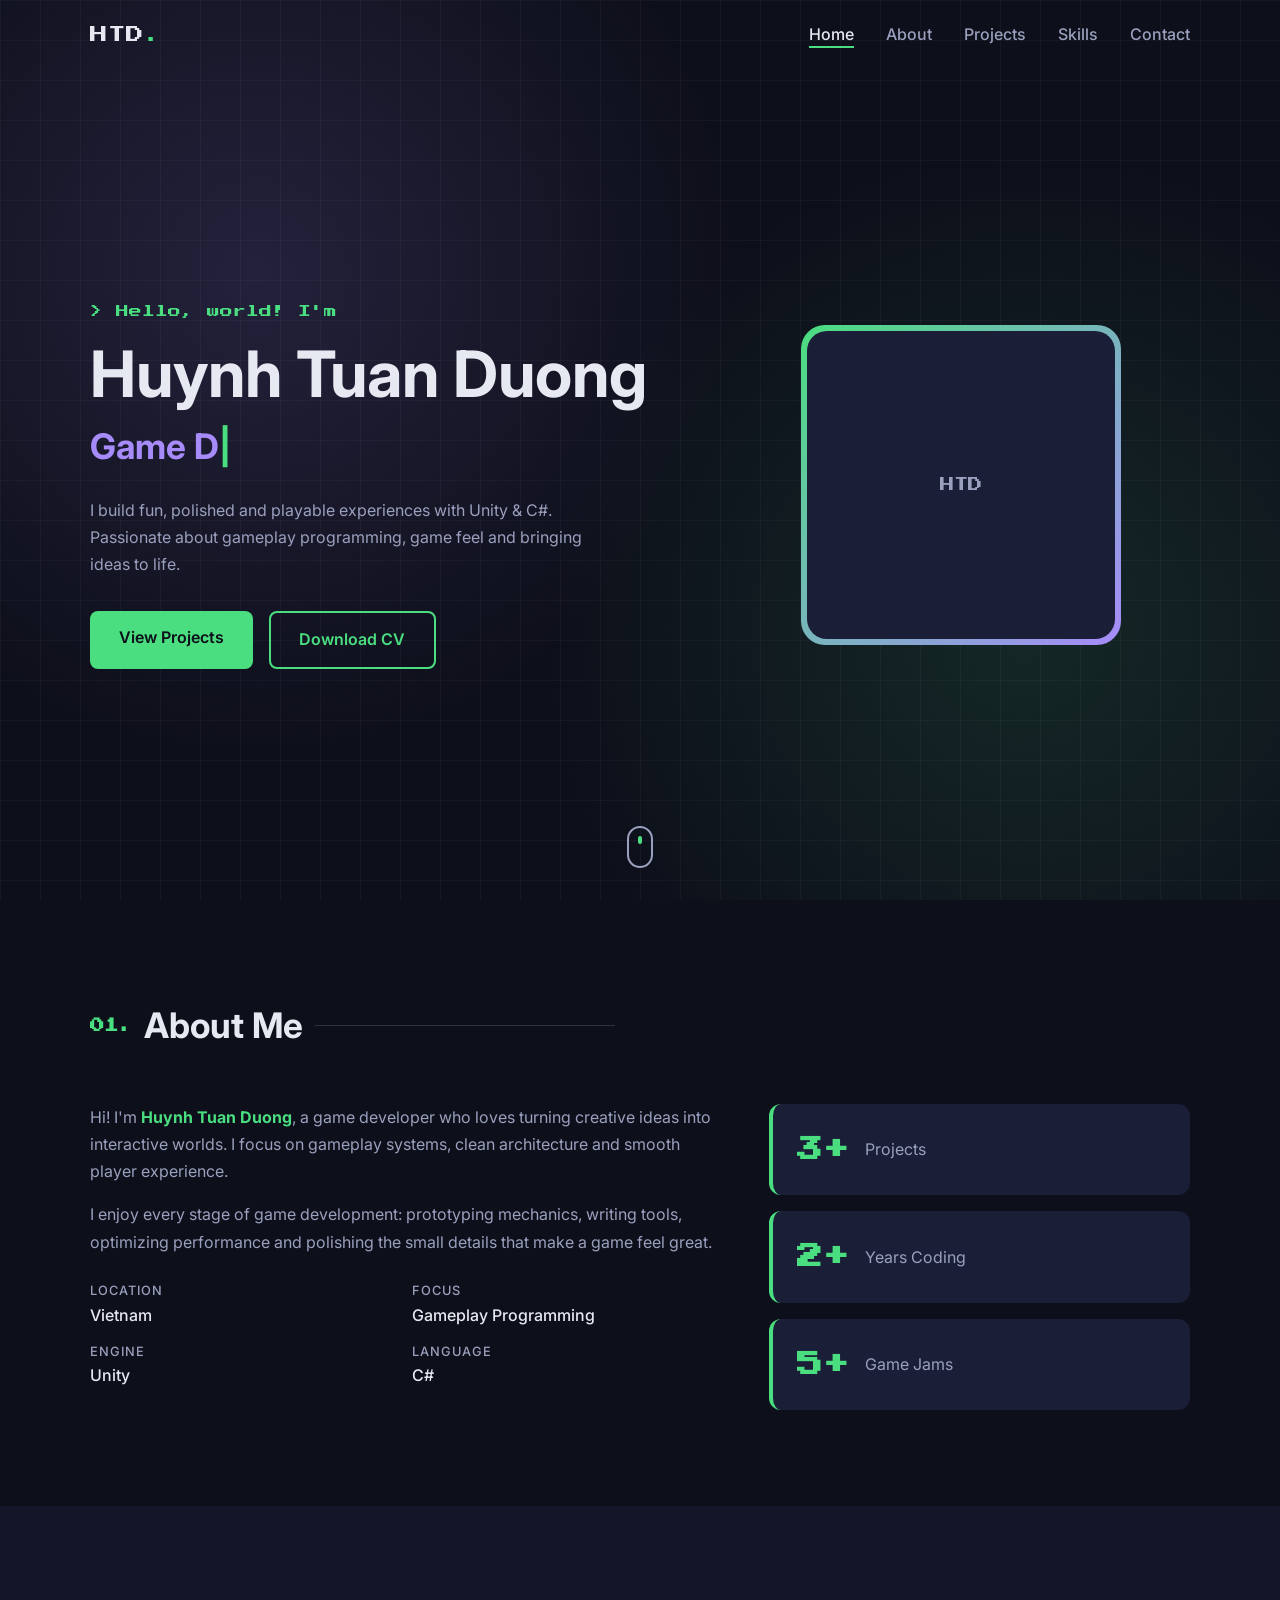
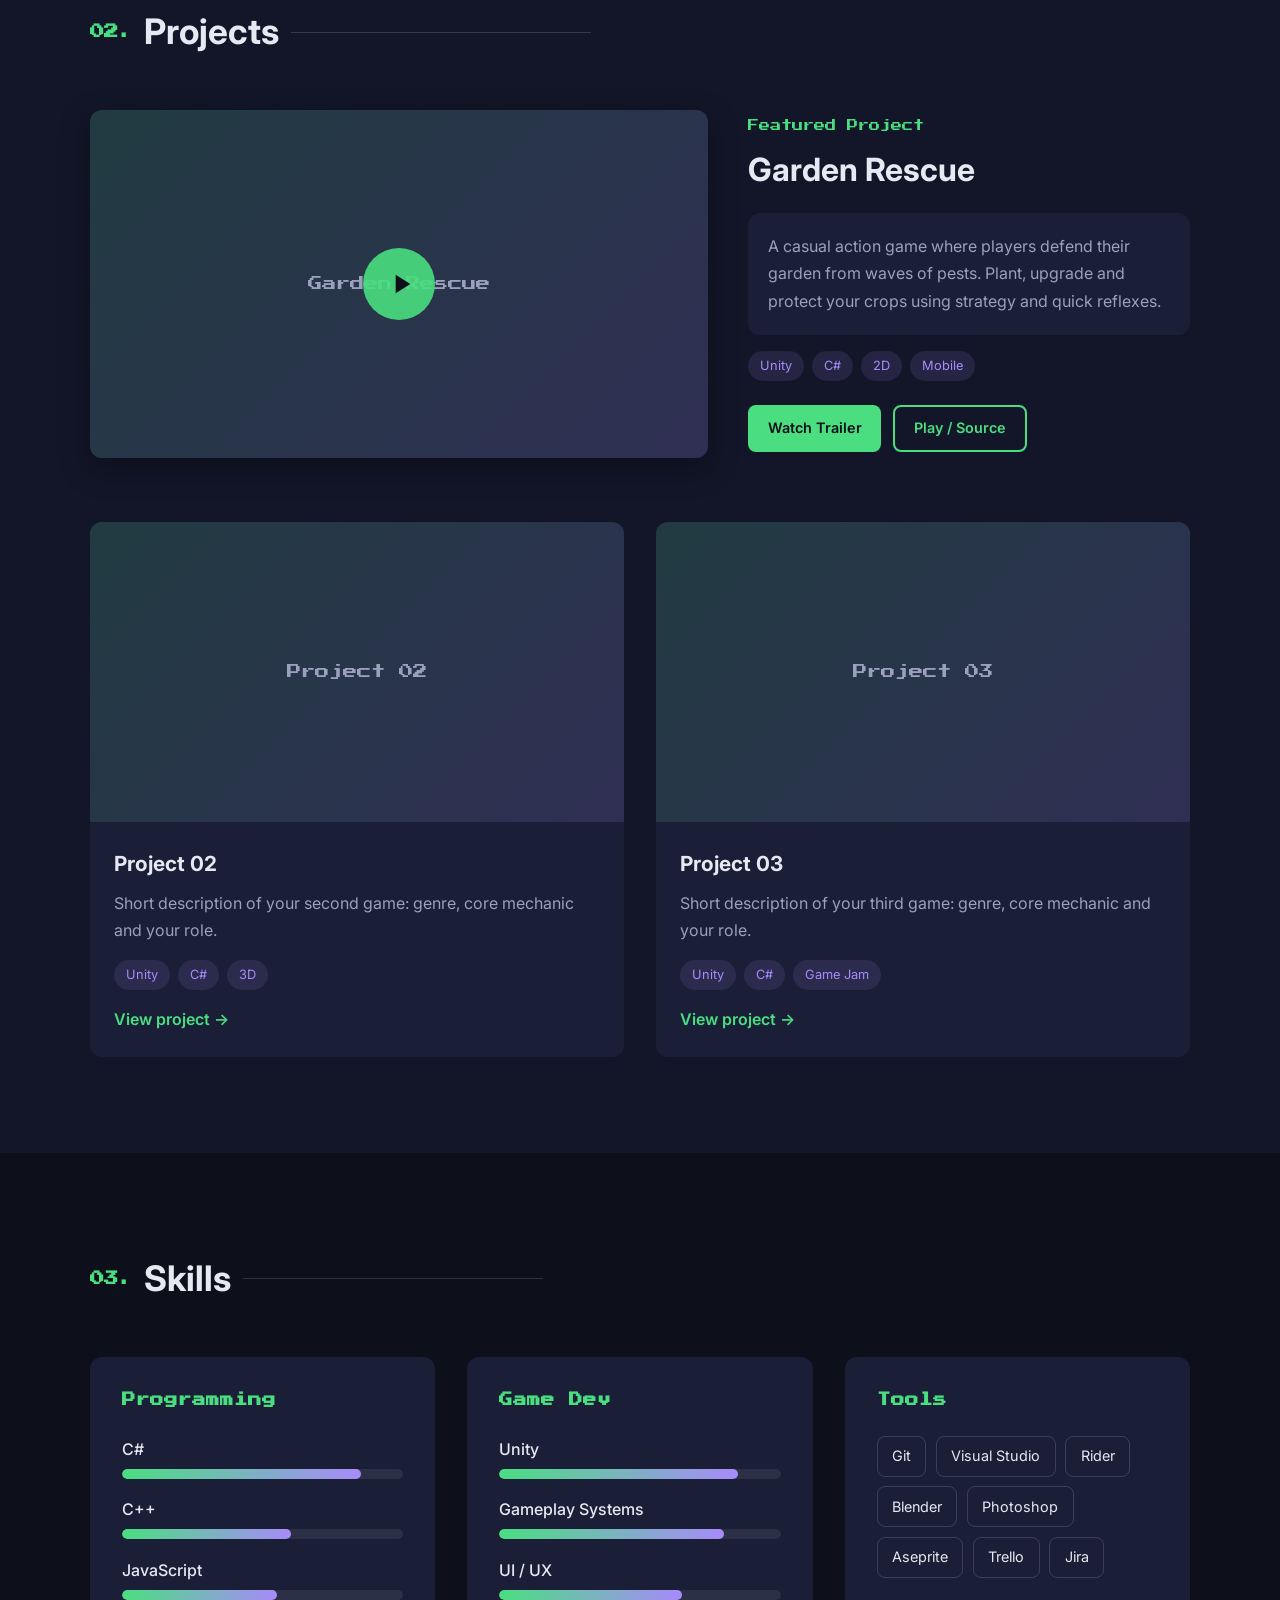
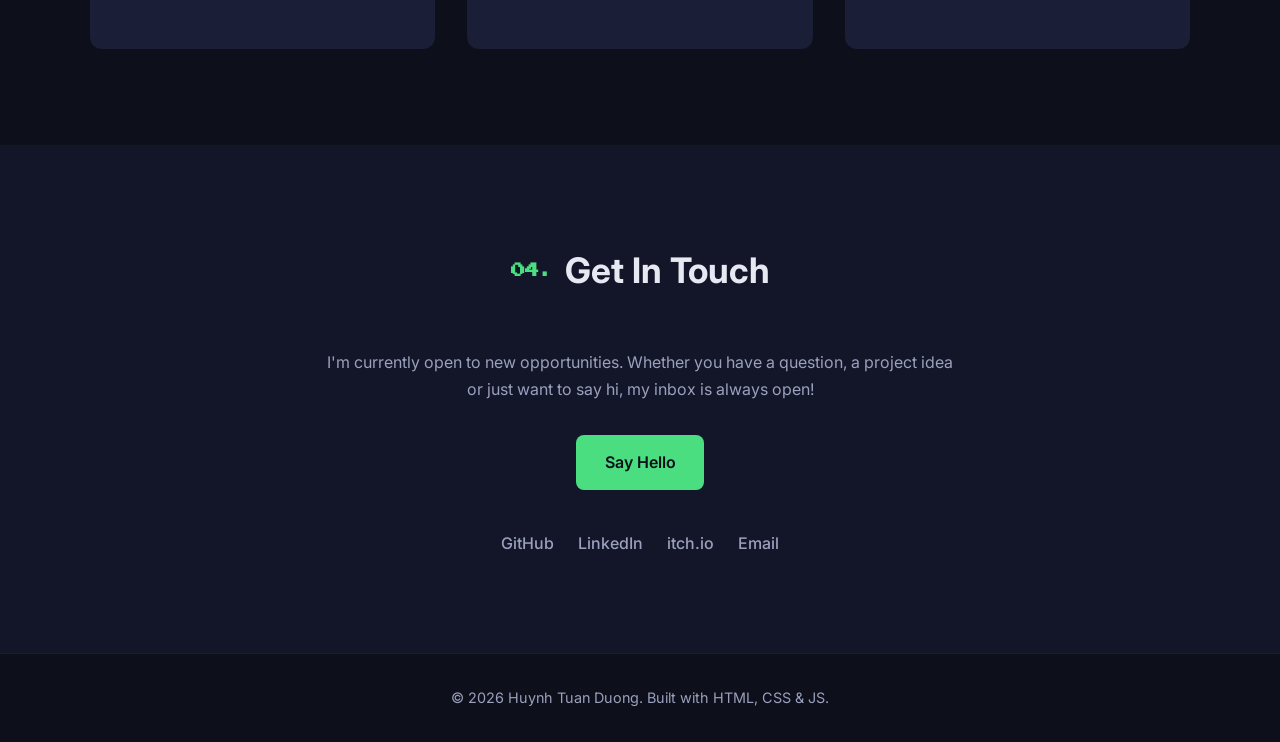
==== game-developer-portfolio/index.html @ 02ccb0d4 "feat: init template" ====
<!DOCTYPE html>
<html lang="en">
<head>
  <meta charset="UTF-8" />
  <meta name="viewport" content="width=device-width, initial-scale=1.0" />
  <title>Huynh Tuan Duong | Game Developer</title>
  <meta name="description" content="Portfolio of Huynh Tuan Duong - Game Developer." />
  <link rel="preconnect" href="https://fonts.googleapis.com" />
  <link rel="preconnect" href="https://fonts.gstatic.com" crossorigin />
  <link href="https://fonts.googleapis.com/css2?family=Press+Start+2P&family=Inter:wght@400;500;600;700&display=swap" rel="stylesheet" />
  <link rel="stylesheet" href="css/style.css" />
</head>
<body>
  <!-- Header / Navigation -->
  <header class="header" id="header">
    <nav class="nav container">
      <a href="#home" class="nav__logo">HTD<span>.</span></a>

      <button class="nav__toggle" id="navToggle" aria-label="Toggle menu" aria-expanded="false">
        <span></span><span></span><span></span>
      </button>

      <ul class="nav__menu" id="navMenu">
        <li><a href="#home" class="nav__link active">Home</a></li>
        <li><a href="#about" class="nav__link">About</a></li>
        <li><a href="#projects" class="nav__link">Projects</a></li>
        <li><a href="#skills" class="nav__link">Skills</a></li>
        <li><a href="#contact" class="nav__link">Contact</a></li>
      </ul>
    </nav>
  </header>

  <main>
    <!-- Hero -->
    <section class="hero" id="home">
      <div class="container hero__inner">
        <div class="hero__text reveal">
          <p class="hero__greeting">&gt; Hello, world! I'm</p>
          <h1 class="hero__name">Huynh Tuan Duong</h1>
          <h2 class="hero__role">
            <span class="typing" id="typing">Game Developer</span><span class="cursor">|</span>
          </h2>
          <p class="hero__desc">
            I build fun, polished and playable experiences with Unity &amp; C#.
            Passionate about gameplay programming, game feel and bringing ideas to life.
          </p>
          <div class="hero__actions">
            <a href="#projects" class="btn btn--primary">View Projects</a>
            <a href="assets/cv/Huynh-Tuan-Duong-CV.pdf" class="btn btn--outline" download>Download CV</a>
          </div>
        </div>

        <div class="hero__image reveal">
          <div class="avatar">
            <img src="assets/images/profile.jpg" alt="Huynh Tuan Duong" data-fallback="HTD" />
          </div>
        </div>
      </div>
      <a href="#about" class="scroll-down" aria-label="Scroll down"><span></span></a>
    </section>

    <!-- About -->
    <section class="section" id="about">
      <div class="container">
        <h2 class="section__title reveal"><span>01.</span> About Me</h2>
        <div class="about reveal">
          <div class="about__text">
            <p>
              Hi! I'm <strong>Huynh Tuan Duong</strong>, a game developer who loves turning
              creative ideas into interactive worlds. I focus on gameplay systems, clean
              architecture and smooth player experience.
            </p>
            <p>
              I enjoy every stage of game development: prototyping mechanics, writing tools,
              optimizing performance and polishing the small details that make a game feel great.
            </p>
            <ul class="about__facts">
              <li><span>Location</span> Vietnam</li>
              <li><span>Focus</span> Gameplay Programming</li>
              <li><span>Engine</span> Unity</li>
              <li><span>Language</span> C#</li>
            </ul>
          </div>
          <div class="about__stats">
            <div class="stat"><strong data-count="3">0</strong><span>Projects</span></div>
            <div class="stat"><strong data-count="2">0</strong><span>Years Coding</span></div>
            <div class="stat"><strong data-count="5">0</strong><span>Game Jams</span></div>
          </div>
        </div>
      </div>
    </section>

    <!-- Projects -->
    <section class="section section--alt" id="projects">
      <div class="container">
        <h2 class="section__title reveal"><span>02.</span> Projects</h2>

        <!-- Featured project -->
        <article class="featured reveal">
          <div class="featured__media">
            <img src="assets/images/garden-rescue.jpg" alt="Garden Rescue screenshot" data-fallback="Garden Rescue" />
            <button class="play-btn" data-video="assets/videos/garden-rescue.mp4" aria-label="Play trailer">
              <svg viewBox="0 0 24 24"><path d="M8 5v14l11-7z" /></svg>
            </button>
          </div>
          <div class="featured__info">
            <p class="featured__label">Featured Project</p>
            <h3 class="featured__title">Garden Rescue</h3>
            <p class="featured__desc">
              A casual action game where players defend their garden from waves of pests.
              Plant, upgrade and protect your crops using strategy and quick reflexes.
            </p>
            <ul class="tags">
              <li>Unity</li><li>C#</li><li>2D</li><li>Mobile</li>
            </ul>
            <div class="featured__links">
              <button class="btn btn--primary btn--sm" data-video="assets/videos/garden-rescue.mp4">Watch Trailer</button>
              <a href="#" class="btn btn--outline btn--sm" target="_blank" rel="noopener">Play / Source</a>
            </div>
          </div>
        </article>

        <!-- Other projects -->
        <div class="projects">
          <article class="card reveal">
            <div class="card__media">
              <img src="assets/images/project-02.jpg" alt="Project 02 screenshot" data-fallback="Project 02" />
            </div>
            <div class="card__body">
              <h3 class="card__title">Project 02</h3>
              <p class="card__desc">Short description of your second game: genre, core mechanic and your role.</p>
              <ul class="tags"><li>Unity</li><li>C#</li><li>3D</li></ul>
              <a href="#" class="card__link" target="_blank" rel="noopener">View project &rarr;</a>
            </div>
          </article>

          <article class="card reveal">
            <div class="card__media">
              <img src="assets/images/project-03.jpg" alt="Project 03 screenshot" data-fallback="Project 03" />
            </div>
            <div class="card__body">
              <h3 class="card__title">Project 03</h3>
              <p class="card__desc">Short description of your third game: genre, core mechanic and your role.</p>
              <ul class="tags"><li>Unity</li><li>C#</li><li>Game Jam</li></ul>
              <a href="#" class="card__link" target="_blank" rel="noopener">View project &rarr;</a>
            </div>
          </article>
        </div>
      </div>
    </section>

    <!-- Skills -->
    <section class="section" id="skills">
      <div class="container">
        <h2 class="section__title reveal"><span>03.</span> Skills</h2>
        <div class="skills">
          <div class="skill-group reveal">
            <h3>Programming</h3>
            <div class="skill"><span>C#</span><div class="bar"><div class="bar__fill" data-level="85"></div></div></div>
            <div class="skill"><span>C++</span><div class="bar"><div class="bar__fill" data-level="60"></div></div></div>
            <div class="skill"><span>JavaScript</span><div class="bar"><div class="bar__fill" data-level="55"></div></div></div>
          </div>
          <div class="skill-group reveal">
            <h3>Game Dev</h3>
            <div class="skill"><span>Unity</span><div class="bar"><div class="bar__fill" data-level="85"></div></div></div>
            <div class="skill"><span>Gameplay Systems</span><div class="bar"><div class="bar__fill" data-level="80"></div></div></div>
            <div class="skill"><span>UI / UX</span><div class="bar"><div class="bar__fill" data-level="65"></div></div></div>
          </div>
          <div class="skill-group reveal">
            <h3>Tools</h3>
            <ul class="tools">
              <li>Git</li><li>Visual Studio</li><li>Rider</li><li>Blender</li>
              <li>Photoshop</li><li>Aseprite</li><li>Trello</li><li>Jira</li>
            </ul>
          </div>
        </div>
      </div>
    </section>

    <!-- Contact -->
    <section class="section section--alt" id="contact">
      <div class="container contact reveal">
        <h2 class="section__title section__title--center"><span>04.</span> Get In Touch</h2>
        <p class="contact__text">
          I'm currently open to new opportunities. Whether you have a question, a project idea
          or just want to say hi, my inbox is always open!
        </p>
        <a href="mailto:your.email@example.com" class="btn btn--primary">Say Hello</a>
        <ul class="socials">
          <li><a href="https://github.com/" target="_blank" rel="noopener">GitHub</a></li>
          <li><a href="https://www.linkedin.com/" target="_blank" rel="noopener">LinkedIn</a></li>
          <li><a href="https://itch.io/" target="_blank" rel="noopener">itch.io</a></li>
          <li><a href="mailto:your.email@example.com">Email</a></li>
        </ul>
      </div>
    </section>
  </main>

  <footer class="footer">
    <p>&copy; <span id="year"></span> Huynh Tuan Duong. Built with HTML, CSS &amp; JS.</p>
  </footer>

  <!-- Video modal -->
  <div class="modal" id="videoModal" aria-hidden="true">
    <div class="modal__backdrop" data-close></div>
    <div class="modal__content">
      <button class="modal__close" data-close aria-label="Close">&times;</button>
      <video id="modalVideo" controls playsinline></video>
    </div>
  </div>

  <script src="js/main.js"></script>
</body>
</html>
---- game-developer-portfolio/css/style.css ----
/* ========== Variables ========== */
:root {
  --bg: #0d0f1a;
  --bg-alt: #131628;
  --surface: #1a1e36;
  --text: #e6e8f2;
  --text-muted: #9aa0bd;
  --primary: #4ade80;
  --primary-dark: #22c55e;
  --accent: #a78bfa;
  --radius: 12px;
  --shadow: 0 10px 30px rgba(0, 0, 0, 0.35);
  --font-pixel: "Press Start 2P", monospace;
  --font-body: "Inter", system-ui, sans-serif;
  --header-h: 70px;
}

/* ========== Reset ========== */
*,
*::before,
*::after {
  margin: 0;
  padding: 0;
  box-sizing: border-box;
}

html {
  scroll-behavior: smooth;
  scroll-padding-top: var(--header-h);
}

body {
  font-family: var(--font-body);
  background: var(--bg);
  color: var(--text);
  line-height: 1.7;
  overflow-x: hidden;
}

img,
video {
  display: block;
  max-width: 100%;
}

a {
  color: inherit;
  text-decoration: none;
}

ul {
  list-style: none;
}

button {
  font: inherit;
  cursor: pointer;
  border: none;
  background: none;
  color: inherit;
}

.container {
  width: min(1100px, 90%);
  margin: 0 auto;
}

/* ========== Buttons ========== */
.btn {
  display: inline-block;
  padding: 0.85rem 1.8rem;
  border-radius: 8px;
  font-weight: 600;
  transition: transform 0.2s, box-shadow 0.2s, background 0.2s, color 0.2s;
}

.btn--primary {
  background: var(--primary);
  color: var(--bg);
}

.btn--primary:hover {
  background: var(--primary-dark);
  transform: translateY(-3px);
  box-shadow: 0 8px 20px rgba(74, 222, 128, 0.3);
}

.btn--outline {
  border: 2px solid var(--primary);
  color: var(--primary);
}

.btn--outline:hover {
  background: rgba(74, 222, 128, 0.1);
  transform: translateY(-3px);
}

.btn--sm {
  padding: 0.6rem 1.2rem;
  font-size: 0.9rem;
}

/* ========== Header ========== */
.header {
  position: fixed;
  inset: 0 0 auto 0;
  height: var(--header-h);
  z-index: 100;
  transition: background 0.3s, box-shadow 0.3s;
}

.header.scrolled {
  background: rgba(13, 15, 26, 0.85);
  backdrop-filter: blur(10px);
  box-shadow: 0 2px 20px rgba(0, 0, 0, 0.4);
}

.nav {
  height: 100%;
  display: flex;
  align-items: center;
  justify-content: space-between;
}

.nav__logo {
  font-family: var(--font-pixel);
  font-size: 1.1rem;
  color: var(--text);
}

.nav__logo span {
  color: var(--primary);
}

.nav__menu {
  display: flex;
  gap: 2rem;
}

.nav__link {
  position: relative;
  font-weight: 500;
  color: var(--text-muted);
  transition: color 0.2s;
}

.nav__link::after {
  content: "";
  position: absolute;
  left: 0;
  bottom: -4px;
  width: 0;
  height: 2px;
  background: var(--primary);
  transition: width 0.25s;
}

.nav__link:hover,
.nav__link.active {
  color: var(--text);
}

.nav__link:hover::after,
.nav__link.active::after {
  width: 100%;
}

.nav__toggle {
  display: none;
  flex-direction: column;
  gap: 5px;
  z-index: 110;
}

.nav__toggle span {
  width: 26px;
  height: 3px;
  background: var(--text);
  border-radius: 2px;
  transition: transform 0.3s, opacity 0.3s;
}

.nav__toggle.open span:nth-child(1) { transform: translateY(8px) rotate(45deg); }
.nav__toggle.open span:nth-child(2) { opacity: 0; }
.nav__toggle.open span:nth-child(3) { transform: translateY(-8px) rotate(-45deg); }

/* ========== Hero ========== */
.hero {
  position: relative;
  min-height: 100vh;
  display: flex;
  align-items: center;
  padding-top: var(--header-h);
  background:
    radial-gradient(circle at 20% 30%, rgba(167, 139, 250, 0.15), transparent 40%),
    radial-gradient(circle at 80% 70%, rgba(74, 222, 128, 0.12), transparent 40%),
    var(--bg);
}

.hero::before {
  content: "";
  position: absolute;
  inset: 0;
  background-image:
    linear-gradient(rgba(255, 255, 255, 0.03) 1px, transparent 1px),
    linear-gradient(90deg, rgba(255, 255, 255, 0.03) 1px, transparent 1px);
  background-size: 40px 40px;
  pointer-events: none;
}

.hero__inner {
  position: relative;
  display: grid;
  grid-template-columns: 1.3fr 1fr;
  gap: 3rem;
  align-items: center;
}

.hero__greeting {
  font-family: var(--font-pixel);
  font-size: 0.8rem;
  color: var(--primary);
  margin-bottom: 1rem;
}

.hero__name {
  font-size: clamp(2.4rem, 6vw, 4rem);
  line-height: 1.1;
  font-weight: 700;
}

.hero__role {
  font-size: clamp(1.4rem, 3.5vw, 2.2rem);
  color: var(--accent);
  margin: 0.5rem 0 1.25rem;
  min-height: 1.5em;
}

.cursor {
  color: var(--primary);
  animation: blink 0.9s step-end infinite;
}

@keyframes blink {
  50% { opacity: 0; }
}

.hero__desc {
  color: var(--text-muted);
  max-width: 520px;
  margin-bottom: 2rem;
}

.hero__actions {
  display: flex;
  flex-wrap: wrap;
  gap: 1rem;
}

.hero__image {
  display: flex;
  justify-content: center;
}

.avatar {
  position: relative;
  width: min(320px, 70vw);
  aspect-ratio: 1;
  border-radius: 24px;
  padding: 6px;
  background: linear-gradient(135deg, var(--primary), var(--accent));
  animation: float 5s ease-in-out infinite;
}

.avatar img,
.avatar .img-fallback {
  width: 100%;
  height: 100%;
  object-fit: cover;
  border-radius: 20px;
  background: var(--surface);
}

@keyframes float {
  0%, 100% { transform: translateY(0); }
  50% { transform: translateY(-15px); }
}

.scroll-down {
  position: absolute;
  left: 50%;
  bottom: 2rem;
  transform: translateX(-50%);
  width: 26px;
  height: 42px;
  border: 2px solid var(--text-muted);
  border-radius: 14px;
}

.scroll-down span {
  position: absolute;
  top: 8px;
  left: 50%;
  width: 4px;
  height: 8px;
  margin-left: -2px;
  background: var(--primary);
  border-radius: 2px;
  animation: scroll 1.6s infinite;
}

@keyframes scroll {
  0% { opacity: 1; transform: translateY(0); }
  100% { opacity: 0; transform: translateY(14px); }
}

/* ========== Sections ========== */
.section {
  padding: 6rem 0;
}

.section--alt {
  background: var(--bg-alt);
}

.section__title {
  display: flex;
  align-items: center;
  gap: 0.75rem;
  font-size: clamp(1.6rem, 3vw, 2.2rem);
  margin-bottom: 3rem;
}

.section__title span {
  font-family: var(--font-pixel);
  font-size: 0.9rem;
  color: var(--primary);
}

.section__title::after {
  content: "";
  flex: 1;
  max-width: 300px;
  height: 1px;
  background: rgba(255, 255, 255, 0.15);
}

.section__title--center {
  justify-content: center;
}

.section__title--center::after {
  display: none;
}

/* ========== About ========== */
.about {
  display: grid;
  grid-template-columns: 1.5fr 1fr;
  gap: 3rem;
  align-items: start;
}

.about__text p {
  color: var(--text-muted);
  margin-bottom: 1rem;
}

.about__text strong {
  color: var(--primary);
}

.about__facts {
  display: grid;
  grid-template-columns: repeat(2, 1fr);
  gap: 0.75rem;
  margin-top: 1.5rem;
}

.about__facts li {
  display: flex;
  flex-direction: column;
  font-weight: 500;
}

.about__facts span {
  font-size: 0.8rem;
  color: var(--text-muted);
  text-transform: uppercase;
  letter-spacing: 1px;
}

.about__stats {
  display: grid;
  gap: 1rem;
}

.stat {
  padding: 1.5rem;
  background: var(--surface);
  border-radius: var(--radius);
  border-left: 4px solid var(--primary);
  display: flex;
  align-items: center;
  gap: 1rem;
}

.stat strong {
  font-family: var(--font-pixel);
  font-size: 1.6rem;
  color: var(--primary);
}

.stat span {
  color: var(--text-muted);
}

/* ========== Projects ========== */
.featured {
  display: grid;
  grid-template-columns: 1.4fr 1fr;
  gap: 2.5rem;
  align-items: center;
  margin-bottom: 4rem;
}

.featured__media,
.card__media {
  position: relative;
  overflow: hidden;
  border-radius: var(--radius);
  box-shadow: var(--shadow);
  aspect-ratio: 16 / 9;
  background: var(--surface);
}

.featured__media img,
.card__media img,
.featured__media .img-fallback,
.card__media .img-fallback {
  width: 100%;
  height: 100%;
  object-fit: cover;
  transition: transform 0.4s;
}

.featured__media:hover img,
.card:hover .card__media img {
  transform: scale(1.05);
}

.play-btn {
  position: absolute;
  top: 50%;
  left: 50%;
  width: 72px;
  height: 72px;
  transform: translate(-50%, -50%);
  border-radius: 50%;
  background: rgba(74, 222, 128, 0.9);
  display: grid;
  place-items: center;
  transition: transform 0.2s, box-shadow 0.2s;
}

.play-btn svg {
  width: 32px;
  fill: var(--bg);
  margin-left: 4px;
}

.play-btn:hover {
  transform: translate(-50%, -50%) scale(1.1);
  box-shadow: 0 0 0 12px rgba(74, 222, 128, 0.2);
}

.featured__label {
  font-family: var(--font-pixel);
  font-size: 0.7rem;
  color: var(--primary);
  margin-bottom: 0.5rem;
}

.featured__title {
  font-size: 2rem;
  margin-bottom: 1rem;
}

.featured__desc {
  padding: 1.25rem;
  background: var(--surface);
  border-radius: var(--radius);
  color: var(--text-muted);
  margin-bottom: 1rem;
}

.featured__links {
  display: flex;
  flex-wrap: wrap;
  gap: 0.75rem;
  margin-top: 1.5rem;
}

.tags {
  display: flex;
  flex-wrap: wrap;
  gap: 0.5rem;
}

.tags li {
  padding: 0.25rem 0.75rem;
  font-size: 0.8rem;
  color: var(--accent);
  background: rgba(167, 139, 250, 0.12);
  border-radius: 999px;
}

.projects {
  display: grid;
  grid-template-columns: repeat(auto-fit, minmax(300px, 1fr));
  gap: 2rem;
}

.card {
  background: var(--surface);
  border-radius: var(--radius);
  overflow: hidden;
  transition: transform 0.3s, box-shadow 0.3s;
}

.card:hover {
  transform: translateY(-8px);
  box-shadow: var(--shadow);
}

.card__media {
  border-radius: 0;
  box-shadow: none;
}

.card__body {
  padding: 1.5rem;
}

.card__title {
  font-size: 1.3rem;
  margin-bottom: 0.5rem;
}

.card__desc {
  color: var(--text-muted);
  margin-bottom: 1rem;
}

.card__link {
  display: inline-block;
  margin-top: 1rem;
  color: var(--primary);
  font-weight: 600;
}

.card__link:hover {
  text-decoration: underline;
}

/* Image fallback (shown when an image file is missing) */
.img-fallback {
  display: grid;
  place-items: center;
  font-family: var(--font-pixel);
  font-size: 0.9rem;
  text-align: center;
  padding: 1rem;
  color: var(--text-muted);
  background:
    linear-gradient(135deg, rgba(74, 222, 128, 0.15), rgba(167, 139, 250, 0.15)),
    var(--surface);
}

/* ========== Skills ========== */
.skills {
  display: grid;
  grid-template-columns: repeat(auto-fit, minmax(280px, 1fr));
  gap: 2rem;
}

.skill-group {
  padding: 2rem;
  background: var(--surface);
  border-radius: var(--radius);
}

.skill-group h3 {
  font-family: var(--font-pixel);
  font-size: 0.85rem;
  color: var(--primary);
  margin-bottom: 1.5rem;
}

.skill {
  margin-bottom: 1.1rem;
}

.skill span {
  display: block;
  font-weight: 500;
  margin-bottom: 0.35rem;
}

.bar {
  height: 10px;
  background: rgba(255, 255, 255, 0.08);
  border-radius: 999px;
  overflow: hidden;
}

.bar__fill {
  width: 0;
  height: 100%;
  background: linear-gradient(90deg, var(--primary), var(--accent));
  border-radius: inherit;
  transition: width 1.2s ease;
}

.tools {
  display: flex;
  flex-wrap: wrap;
  gap: 0.6rem;
}

.tools li {
  padding: 0.45rem 0.9rem;
  border: 1px solid rgba(255, 255, 255, 0.15);
  border-radius: 8px;
  font-size: 0.9rem;
  transition: border-color 0.2s, color 0.2s;
}

.tools li:hover {
  border-color: var(--primary);
  color: var(--primary);
}

/* ========== Contact ========== */
.contact {
  text-align: center;
  max-width: 640px;
}

.contact__text {
  color: var(--text-muted);
  margin-bottom: 2rem;
}

.socials {
  display: flex;
  justify-content: center;
  flex-wrap: wrap;
  gap: 1.5rem;
  margin-top: 2.5rem;
}

.socials a {
  color: var(--text-muted);
  font-weight: 500;
  transition: color 0.2s;
}

.socials a:hover {
  color: var(--primary);
}

/* ========== Footer ========== */
.footer {
  padding: 2rem 0;
  text-align: center;
  font-size: 0.9rem;
  color: var(--text-muted);
  border-top: 1px solid rgba(255, 255, 255, 0.06);
}

/* ========== Modal ========== */
.modal {
  position: fixed;
  inset: 0;
  z-index: 200;
  display: grid;
  place-items: center;
  opacity: 0;
  visibility: hidden;
  transition: opacity 0.3s, visibility 0.3s;
}

.modal.open {
  opacity: 1;
  visibility: visible;
}

.modal__backdrop {
  position: absolute;
  inset: 0;
  background: rgba(0, 0, 0, 0.85);
}

.modal__content {
  position: relative;
  width: min(960px, 92vw);
}

.modal__content video {
  width: 100%;
  border-radius: var(--radius);
  background: #000;
}

.modal__close {
  position: absolute;
  top: -44px;
  right: 0;
  font-size: 2.2rem;
  line-height: 1;
  color: var(--text);
}

/* ========== Reveal animation ========== */
.reveal {
  opacity: 0;
  transform: translateY(40px);
  transition: opacity 0.8s ease, transform 0.8s ease;
}

.reveal.visible {
  opacity: 1;
  transform: none;
}

/* ========== Responsive ========== */
@media (max-width: 900px) {
  .hero__inner,
  .about,
  .featured {
    grid-template-columns: 1fr;
  }

  .hero__inner {
    text-align: center;
  }

  .hero__image {
    order: -1;
  }

  .hero__desc {
    margin-inline: auto;
  }

  .hero__actions {
    justify-content: center;
  }
}

@media (max-width: 768px) {
  .nav__toggle {
    display: flex;
  }

  .nav__menu {
    position: fixed;
    inset: 0 0 0 auto;
    width: min(280px, 75vw);
    flex-direction: column;
    justify-content: center;
    align-items: center;
    gap: 2.5rem;
    background: var(--bg-alt);
    box-shadow: -10px 0 30px rgba(0, 0, 0, 0.4);
    transform: translateX(100%);
    transition: transform 0.35s ease;
  }

  .nav__menu.open {
    transform: translateX(0);
  }

  .nav__link {
    font-size: 1.2rem;
  }

  .section {
    padding: 4.5rem 0;
  }
}

@media (prefers-reduced-motion: reduce) {
  *,
  *::before,
  *::after {
    animation: none !important;
    transition: none !important;
  }

  html {
    scroll-behavior: auto;
  }

  .reveal {
    opacity: 1;
    transform: none;
  }
}
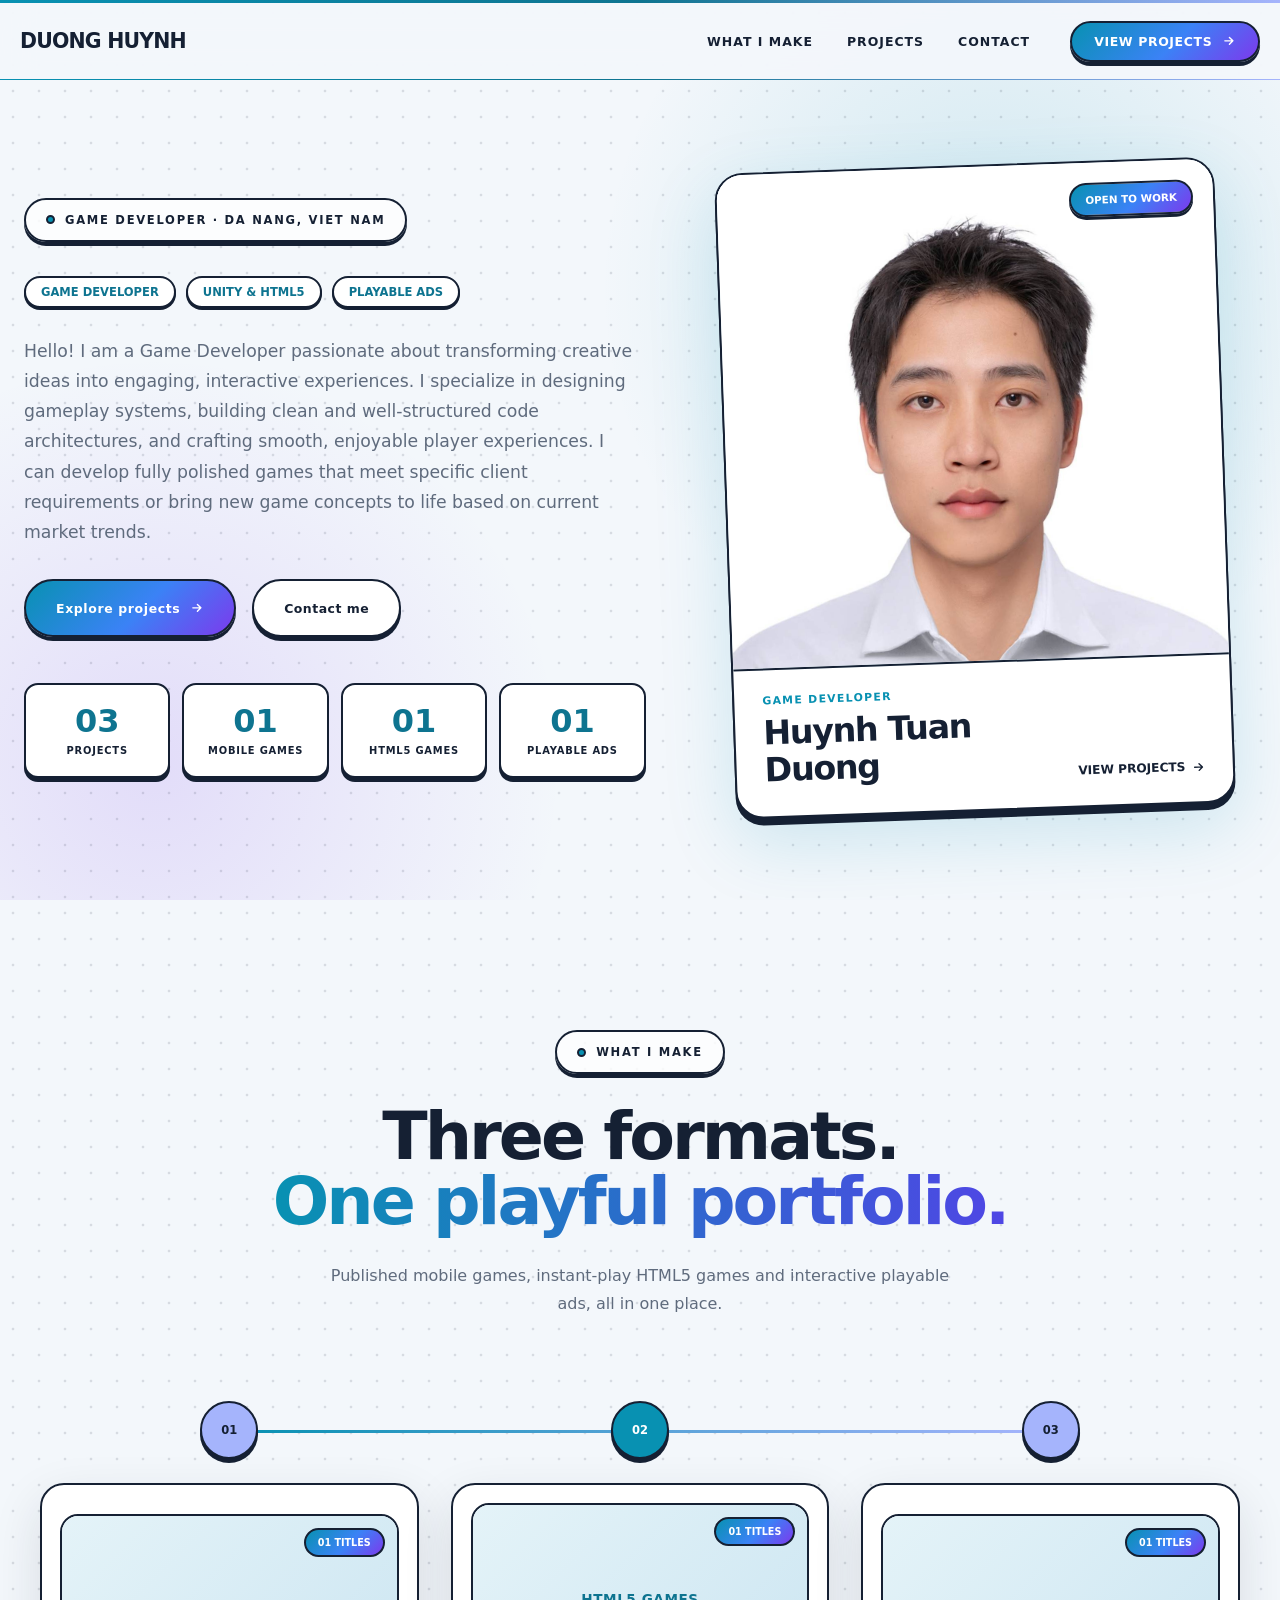
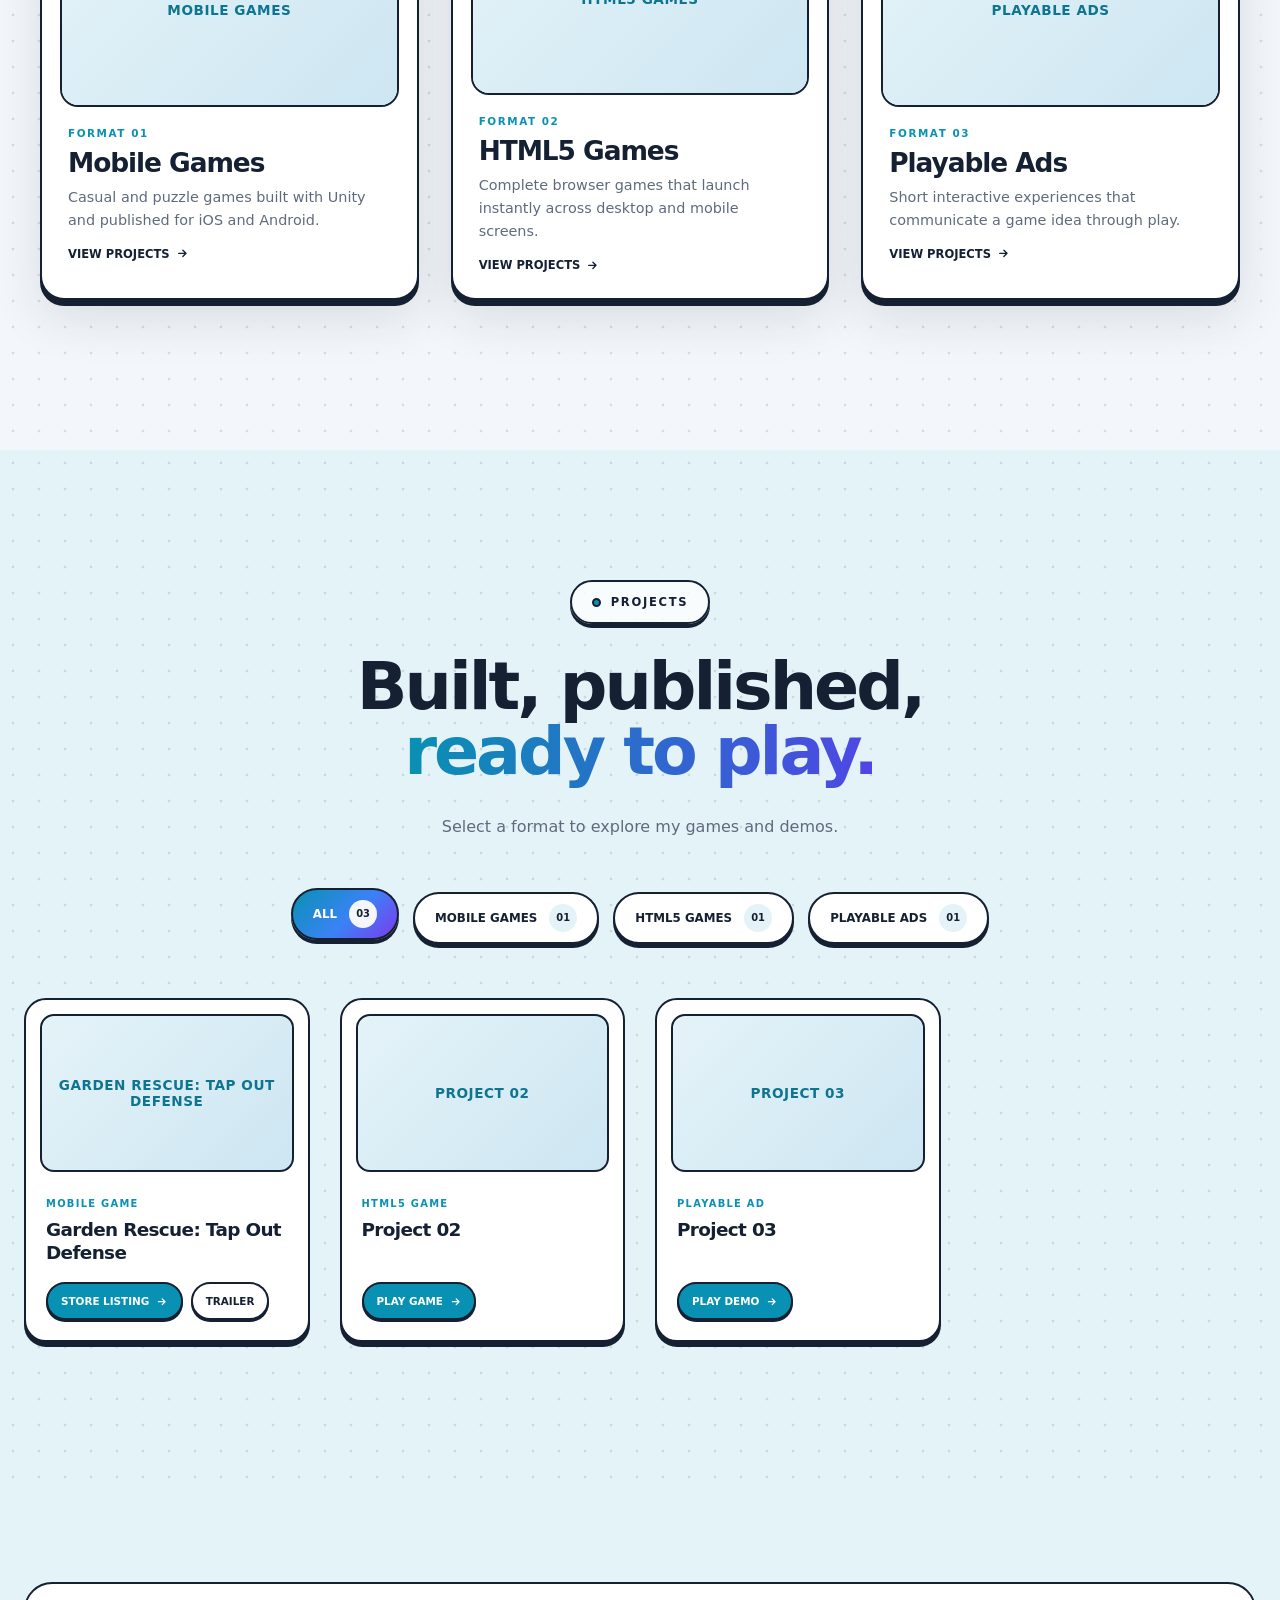
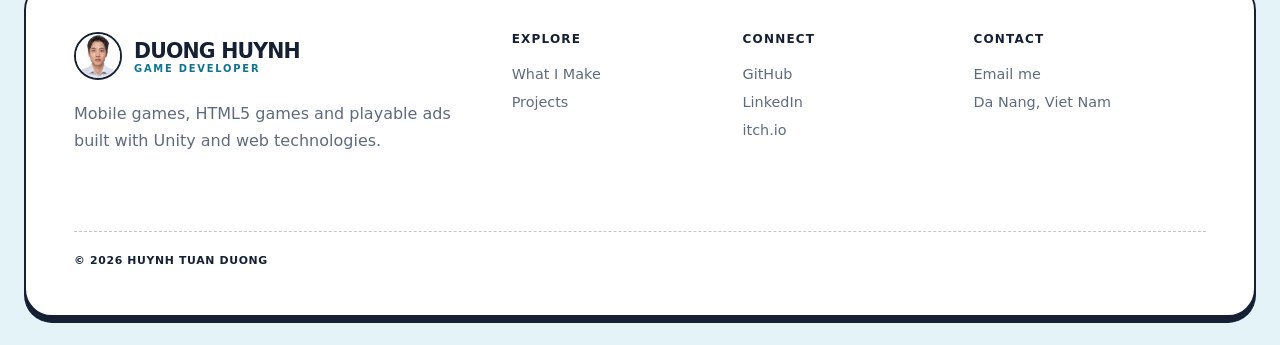
==== commit c306a613: "feat: update theme" ====
--- a/game-developer-portfolio/index.html
+++ b/game-developer-portfolio/index.html
@@ -4,207 +4,226 @@
   <meta charset="UTF-8" />
   <meta name="viewport" content="width=device-width, initial-scale=1.0" />
   <title>Huynh Tuan Duong | Game Developer</title>
-  <meta name="description" content="Portfolio of Huynh Tuan Duong - Game Developer." />
+  <meta name="description" content="Portfolio of Huynh Tuan Duong - Game Developer from Da Nang, Viet Nam. Mobile games, HTML5 games and playable ads." />
   <link rel="preconnect" href="https://fonts.googleapis.com" />
   <link rel="preconnect" href="https://fonts.gstatic.com" crossorigin />
-  <link href="https://fonts.googleapis.com/css2?family=Press+Start+2P&family=Inter:wght@400;500;600;700&display=swap" rel="stylesheet" />
+  <link href="https://fonts.googleapis.com/css2?family=Plus+Jakarta+Sans:wght@400;500;600;700;800&family=Space+Grotesk:wght@500;600;700&display=swap" rel="stylesheet" />
   <link rel="stylesheet" href="css/style.css" />
 </head>
 <body>
-  <!-- Header / Navigation -->
-  <header class="header" id="header">
-    <nav class="nav container">
-      <a href="#home" class="nav__logo">HTD<span>.</span></a>
-
-      <button class="nav__toggle" id="navToggle" aria-label="Toggle menu" aria-expanded="false">
-        <span></span><span></span><span></span>
+  <!-- Header -->
+  <header class="site-header" id="header">
+    <div class="header-inner">
+      <a class="brand" href="#top" aria-label="Home">
+<!--        <span class="shimmer-image brand-avatar" data-fallback="D"><img src="assets/images/avata.jpg" alt="" /></span>-->
+        <span class="brand-copy">
+          <strong>Duong Huynh</strong>
+        </span>
+      </a>
+
+      <nav class="desktop-nav" aria-label="Primary navigation">
+        <a href="#formats">What I Make</a>
+        <a href="#projects">Projects</a>
+        <a href="#contact">Contact</a>
+      </nav>
+
+      <a class="header-cta" href="#projects">
+        View projects
+        <svg class="icon" viewBox="0 0 24 24" aria-hidden="true"><path d="M5 12h14M13 6l6 6-6 6" /></svg>
+      </a>
+
+      <button class="menu-toggle" id="menuToggle" type="button" aria-label="Toggle menu" aria-expanded="false">
+        <svg class="icon icon-menu" viewBox="0 0 24 24" aria-hidden="true"><path d="M4 7h16M4 12h16M4 17h16" /></svg>
+        <svg class="icon icon-close" viewBox="0 0 24 24" aria-hidden="true"><path d="M6 6l12 12M18 6L6 18" /></svg>
       </button>
-
-      <ul class="nav__menu" id="navMenu">
-        <li><a href="#home" class="nav__link active">Home</a></li>
-        <li><a href="#about" class="nav__link">About</a></li>
-        <li><a href="#projects" class="nav__link">Projects</a></li>
-        <li><a href="#skills" class="nav__link">Skills</a></li>
-        <li><a href="#contact" class="nav__link">Contact</a></li>
-      </ul>
-    </nav>
+    </div>
+
+    <div class="mobile-menu" id="mobileMenu" hidden>
+      <nav aria-label="Mobile navigation">
+        <a href="#formats">What I Make</a>
+        <a href="#projects">Projects</a>
+        <a href="#contact">Contact</a>
+        <a class="gradient-button" href="#projects">
+          View projects
+          <svg class="icon" viewBox="0 0 24 24" aria-hidden="true"><path d="M5 12h14M13 6l6 6-6 6" /></svg>
+        </a>
+      </nav>
+    </div>
   </header>
 
   <main>
     <!-- Hero -->
-    <section class="hero" id="home">
-      <div class="container hero__inner">
-        <div class="hero__text reveal">
-          <p class="hero__greeting">&gt; Hello, world! I'm</p>
-          <h1 class="hero__name">Huynh Tuan Duong</h1>
-          <h2 class="hero__role">
-            <span class="typing" id="typing">Game Developer</span><span class="cursor">|</span>
-          </h2>
-          <p class="hero__desc">
-            I build fun, polished and playable experiences with Unity &amp; C#.
-            Passionate about gameplay programming, game feel and bringing ideas to life.
+    <section class="hero section-grid" id="top">
+      <div class="page-shell hero-layout">
+        <div class="hero-copy">
+          <p class="outlined-label"><span></span> Game Developer · Da Nang, Viet Nam</p>
+<!--          <h1>Duong Huynh<span class="title-slab">Duong</span></h1>-->
+          <div class="hero-pills" aria-label="Roles">
+            <span>Game Developer</span>
+            <span>Unity &amp; HTML5</span>
+            <span>Playable Ads</span>
+          </div>
+          <p class="hero-lead">
+            Hello! I am a Game Developer passionate about transforming creative ideas into engaging, interactive experiences. I specialize in designing gameplay systems, building clean and well-structured code architectures, and crafting smooth, enjoyable player experiences.
+
+            I can develop fully polished games that meet specific client requirements or bring new game concepts to life based on current market trends.
+
           </p>
-          <div class="hero__actions">
-            <a href="#projects" class="btn btn--primary">View Projects</a>
-            <a href="assets/cv/Huynh-Tuan-Duong-CV.pdf" class="btn btn--outline" download>Download CV</a>
+          <div class="hero-actions">
+            <a class="gradient-button" href="#projects">
+              Explore projects
+              <svg class="icon" viewBox="0 0 24 24" aria-hidden="true"><path d="M5 12h14M13 6l6 6-6 6" /></svg>
+            </a>
+            <a class="outline-button" href="#contact">Contact me</a>
           </div>
-        </div>
-
-        <div class="hero__image reveal">
-          <div class="avatar">
-            <img src="assets/images/profile.jpg" alt="Huynh Tuan Duong" data-fallback="HTD" />
-          </div>
-        </div>
-      </div>
-      <a href="#about" class="scroll-down" aria-label="Scroll down"><span></span></a>
+          <dl class="catalog-summary">
+            <div><dt data-count-of="all">00</dt><dd>Projects</dd></div>
+            <div><dt data-count-of="mobile">00</dt><dd>Mobile Games</dd></div>
+            <div><dt data-count-of="html5">00</dt><dd>HTML5 Games</dd></div>
+            <div><dt data-count-of="playable">00</dt><dd>Playable Ads</dd></div>
+          </dl>
+        </div>
+
+        <a class="hero-feature" href="#projects">
+          <span class="feature-badge">Open to work</span>
+          <span class="shimmer-image" data-fallback="HTD"><img src="assets/images/avata.jpg" alt="Huynh Tuan Duong" /></span>
+          <span class="feature-copy">
+            <small>Game Developer</small>
+            <strong>Huynh Tuan Duong</strong>
+            <span>View projects <svg class="icon" viewBox="0 0 24 24" aria-hidden="true"><path d="M5 12h14M13 6l6 6-6 6" /></svg></span>
+          </span>
+        </a>
+      </div>
     </section>
 
-    <!-- About -->
-    <section class="section" id="about">
-      <div class="container">
-        <h2 class="section__title reveal"><span>01.</span> About Me</h2>
-        <div class="about reveal">
-          <div class="about__text">
-            <p>
-              Hi! I'm <strong>Huynh Tuan Duong</strong>, a game developer who loves turning
-              creative ideas into interactive worlds. I focus on gameplay systems, clean
-              architecture and smooth player experience.
-            </p>
-            <p>
-              I enjoy every stage of game development: prototyping mechanics, writing tools,
-              optimizing performance and polishing the small details that make a game feel great.
-            </p>
-            <ul class="about__facts">
-              <li><span>Location</span> Vietnam</li>
-              <li><span>Focus</span> Gameplay Programming</li>
-              <li><span>Engine</span> Unity</li>
-              <li><span>Language</span> C#</li>
-            </ul>
-          </div>
-          <div class="about__stats">
-            <div class="stat"><strong data-count="3">0</strong><span>Projects</span></div>
-            <div class="stat"><strong data-count="2">0</strong><span>Years Coding</span></div>
-            <div class="stat"><strong data-count="5">0</strong><span>Game Jams</span></div>
-          </div>
+    <!-- Formats -->
+    <section class="formats section-grid" id="formats">
+      <div class="page-shell">
+        <div class="section-heading reveal">
+          <p class="outlined-label"><span></span> What I make</p>
+          <h2>Three formats.<br /><span>One playful portfolio.</span></h2>
+          <p>Published mobile games, instant-play HTML5 games and interactive playable ads, all in one place.</p>
+        </div>
+
+        <div class="format-timeline">
+          <article class="format-row reveal">
+            <button class="format-card" type="button" data-select="mobile">
+              <span class="format-art">
+                <span class="shimmer-image" data-fallback="Mobile Games"><img src="assets/images/garden-rescue.jpg" alt="Mobile game screenshot" loading="lazy" /></span>
+                <small><b data-count-of="mobile">00</b> titles</small>
+              </span>
+              <span class="format-copy">
+                <small>Format 01</small>
+                <strong>Mobile Games</strong>
+                <span>Casual and puzzle games built with Unity and published for iOS and Android.</span>
+                <b>View projects <svg class="icon" viewBox="0 0 24 24" aria-hidden="true"><path d="M5 12h14M13 6l6 6-6 6" /></svg></b>
+              </span>
+            </button>
+            <span class="timeline-number" aria-hidden="true">01</span>
+          </article>
+
+          <article class="format-row reveal">
+            <button class="format-card" type="button" data-select="html5">
+              <span class="format-art">
+                <span class="shimmer-image" data-fallback="HTML5 Games"><img src="assets/images/project-02.jpg" alt="HTML5 game screenshot" loading="lazy" /></span>
+                <small><b data-count-of="html5">00</b> titles</small>
+              </span>
+              <span class="format-copy">
+                <small>Format 02</small>
+                <strong>HTML5 Games</strong>
+                <span>Complete browser games that launch instantly across desktop and mobile screens.</span>
+                <b>View projects <svg class="icon" viewBox="0 0 24 24" aria-hidden="true"><path d="M5 12h14M13 6l6 6-6 6" /></svg></b>
+              </span>
+            </button>
+            <span class="timeline-number" aria-hidden="true">02</span>
+          </article>
+
+          <article class="format-row reveal">
+            <button class="format-card" type="button" data-select="playable">
+              <span class="format-art">
+                <span class="shimmer-image" data-fallback="Playable Ads"><img src="assets/images/project-03.jpg" alt="Playable ad screenshot" loading="lazy" /></span>
+                <small><b data-count-of="playable">00</b> titles</small>
+              </span>
+              <span class="format-copy">
+                <small>Format 03</small>
+                <strong>Playable Ads</strong>
+                <span>Short interactive experiences that communicate a game idea through play.</span>
+                <b>View projects <svg class="icon" viewBox="0 0 24 24" aria-hidden="true"><path d="M5 12h14M13 6l6 6-6 6" /></svg></b>
+              </span>
+            </button>
+            <span class="timeline-number" aria-hidden="true">03</span>
+          </article>
         </div>
       </div>
     </section>
 
-    <!-- Projects -->
-    <section class="section section--alt" id="projects">
-      <div class="container">
-        <h2 class="section__title reveal"><span>02.</span> Projects</h2>
-
-        <!-- Featured project -->
-        <article class="featured reveal">
-          <div class="featured__media">
-            <img src="assets/images/garden-rescue.jpg" alt="Garden Rescue screenshot" data-fallback="Garden Rescue" />
-            <button class="play-btn" data-video="assets/videos/garden-rescue.mp4" aria-label="Play trailer">
-              <svg viewBox="0 0 24 24"><path d="M8 5v14l11-7z" /></svg>
-            </button>
-          </div>
-          <div class="featured__info">
-            <p class="featured__label">Featured Project</p>
-            <h3 class="featured__title">Garden Rescue</h3>
-            <p class="featured__desc">
-              A casual action game where players defend their garden from waves of pests.
-              Plant, upgrade and protect your crops using strategy and quick reflexes.
-            </p>
-            <ul class="tags">
-              <li>Unity</li><li>C#</li><li>2D</li><li>Mobile</li>
-            </ul>
-            <div class="featured__links">
-              <button class="btn btn--primary btn--sm" data-video="assets/videos/garden-rescue.mp4">Watch Trailer</button>
-              <a href="#" class="btn btn--outline btn--sm" target="_blank" rel="noopener">Play / Source</a>
-            </div>
-          </div>
-        </article>
-
-        <!-- Other projects -->
-        <div class="projects">
-          <article class="card reveal">
-            <div class="card__media">
-              <img src="assets/images/project-02.jpg" alt="Project 02 screenshot" data-fallback="Project 02" />
-            </div>
-            <div class="card__body">
-              <h3 class="card__title">Project 02</h3>
-              <p class="card__desc">Short description of your second game: genre, core mechanic and your role.</p>
-              <ul class="tags"><li>Unity</li><li>C#</li><li>3D</li></ul>
-              <a href="#" class="card__link" target="_blank" rel="noopener">View project &rarr;</a>
-            </div>
-          </article>
-
-          <article class="card reveal">
-            <div class="card__media">
-              <img src="assets/images/project-03.jpg" alt="Project 03 screenshot" data-fallback="Project 03" />
-            </div>
-            <div class="card__body">
-              <h3 class="card__title">Project 03</h3>
-              <p class="card__desc">Short description of your third game: genre, core mechanic and your role.</p>
-              <ul class="tags"><li>Unity</li><li>C#</li><li>Game Jam</li></ul>
-              <a href="#" class="card__link" target="_blank" rel="noopener">View project &rarr;</a>
-            </div>
-          </article>
-        </div>
+    <!-- Projects catalog (cards are rendered from PROJECTS in js/main.js) -->
+    <section class="catalog section-grid" id="projects">
+      <div class="page-shell">
+        <div class="section-heading compact reveal">
+          <p class="outlined-label"><span></span> Projects</p>
+          <h2>Built, published,<br /><span>ready to play.</span></h2>
+          <p>Select a format to explore my games and demos.</p>
+        </div>
+
+        <div class="catalog-tabs" role="tablist" aria-label="Project categories">
+          <button type="button" role="tab" data-filter="all" aria-selected="true">All <span data-count-of="all">00</span></button>
+          <button type="button" role="tab" data-filter="mobile" aria-selected="false">Mobile Games <span data-count-of="mobile">00</span></button>
+          <button type="button" role="tab" data-filter="html5" aria-selected="false">HTML5 Games <span data-count-of="html5">00</span></button>
+          <button type="button" role="tab" data-filter="playable" aria-selected="false">Playable Ads <span data-count-of="playable">00</span></button>
+        </div>
+
+        <div role="tabpanel" aria-live="polite">
+          <div class="game-grid" id="gameGrid"></div>
+          <p class="catalog-empty" id="catalogEmpty" hidden>No projects in this category yet. Coming soon!</p>
+        </div>
+
+        <nav class="catalog-pagination" id="pagination" aria-label="Project pages" hidden></nav>
       </div>
     </section>
 
-    <!-- Skills -->
-    <section class="section" id="skills">
-      <div class="container">
-        <h2 class="section__title reveal"><span>03.</span> Skills</h2>
-        <div class="skills">
-          <div class="skill-group reveal">
-            <h3>Programming</h3>
-            <div class="skill"><span>C#</span><div class="bar"><div class="bar__fill" data-level="85"></div></div></div>
-            <div class="skill"><span>C++</span><div class="bar"><div class="bar__fill" data-level="60"></div></div></div>
-            <div class="skill"><span>JavaScript</span><div class="bar"><div class="bar__fill" data-level="55"></div></div></div>
-          </div>
-          <div class="skill-group reveal">
-            <h3>Game Dev</h3>
-            <div class="skill"><span>Unity</span><div class="bar"><div class="bar__fill" data-level="85"></div></div></div>
-            <div class="skill"><span>Gameplay Systems</span><div class="bar"><div class="bar__fill" data-level="80"></div></div></div>
-            <div class="skill"><span>UI / UX</span><div class="bar"><div class="bar__fill" data-level="65"></div></div></div>
-          </div>
-          <div class="skill-group reveal">
-            <h3>Tools</h3>
-            <ul class="tools">
-              <li>Git</li><li>Visual Studio</li><li>Rider</li><li>Blender</li>
-              <li>Photoshop</li><li>Aseprite</li><li>Trello</li><li>Jira</li>
-            </ul>
-          </div>
-        </div>
-      </div>
-    </section>
-
-    <!-- Contact -->
-    <section class="section section--alt" id="contact">
-      <div class="container contact reveal">
-        <h2 class="section__title section__title--center"><span>04.</span> Get In Touch</h2>
-        <p class="contact__text">
-          I'm currently open to new opportunities. Whether you have a question, a project idea
-          or just want to say hi, my inbox is always open!
-        </p>
-        <a href="mailto:your.email@example.com" class="btn btn--primary">Say Hello</a>
-        <ul class="socials">
-          <li><a href="https://github.com/" target="_blank" rel="noopener">GitHub</a></li>
-          <li><a href="https://www.linkedin.com/" target="_blank" rel="noopener">LinkedIn</a></li>
-          <li><a href="https://itch.io/" target="_blank" rel="noopener">itch.io</a></li>
-          <li><a href="mailto:your.email@example.com">Email</a></li>
-        </ul>
-      </div>
-    </section>
   </main>
 
-  <footer class="footer">
-    <p>&copy; <span id="year"></span> Huynh Tuan Duong. Built with HTML, CSS &amp; JS.</p>
+  <!-- Footer -->
+  <footer class="site-footer" id="contact">
+    <div class="page-shell footer-card">
+      <div class="footer-brand">
+        <a class="brand" href="#top">
+          <span class="shimmer-image brand-avatar" data-fallback="D"><img src="assets/images/avata.jpg" alt="" /></span>
+          <span class="brand-copy">
+            <strong>Duong Huynh</strong>
+            <small>Game Developer</small>
+          </span>
+        </a>
+        <p>Mobile games, HTML5 games and playable ads built with Unity and web technologies.</p>
+      </div>
+      <div>
+        <strong>Explore</strong>
+        <a href="#formats">What I Make</a>
+        <a href="#projects">Projects</a>
+      </div>
+      <div>
+        <strong>Connect</strong>
+        <a href="https://github.com/" target="_blank" rel="noopener">GitHub</a>
+        <a href="https://www.linkedin.com/" target="_blank" rel="noopener">LinkedIn</a>
+        <a href="https://itch.io/" target="_blank" rel="noopener">itch.io</a>
+      </div>
+      <div>
+        <strong>Contact</strong>
+        <a href="mailto:your.email@example.com">Email me</a>
+        <span>Da Nang, Viet Nam</span>
+      </div>
+      <p class="copyright">© <span id="year"></span> Huynh Tuan Duong</p>
+    </div>
   </footer>
 
   <!-- Video modal -->
   <div class="modal" id="videoModal" aria-hidden="true">
     <div class="modal__backdrop" data-close></div>
     <div class="modal__content">
-      <button class="modal__close" data-close aria-label="Close">&times;</button>
+      <button class="modal__close" type="button" data-close aria-label="Close">
+        <svg class="icon" viewBox="0 0 24 24" aria-hidden="true"><path d="M6 6l12 12M18 6L6 18" /></svg>
+      </button>
       <video id="modalVideo" controls playsinline></video>
     </div>
   </div>
--- a/game-developer-portfolio/css/style.css
+++ b/game-developer-portfolio/css/style.css
@@ -1,26 +1,26 @@
 /* ========== Variables ========== */
 :root {
-  --bg: #0d0f1a;
-  --bg-alt: #131628;
-  --surface: #1a1e36;
-  --text: #e6e8f2;
-  --text-muted: #9aa0bd;
-  --primary: #4ade80;
-  --primary-dark: #22c55e;
-  --accent: #a78bfa;
-  --radius: 12px;
-  --shadow: 0 10px 30px rgba(0, 0, 0, 0.35);
-  --font-pixel: "Press Start 2P", monospace;
-  --font-body: "Inter", system-ui, sans-serif;
-  --header-h: 70px;
-}
-
-/* ========== Reset ========== */
+  --ink: #152033;
+  --primary: #0891b2;
+  --primary-dark: #0e7490;
+  --accent: #a5b4fc;
+  --cream: #f3f7fb;
+  --paper: #ffffff;
+  --soft: #e4f3f8;
+  --muted: #5f6b7d;
+  --green: #2fc27b;
+  --dot: rgba(21, 32, 51, 0.13);
+  --gradient: linear-gradient(135deg, #0891b2, #3b82f6 55%, #7c3aed);
+  --text-gradient: linear-gradient(90deg, #0891b2, #4f46e5);
+  --font-display: system-ui, sans-serif;
+  --shell: 1296px;
+  --header-h: 76px;
+}
+
+/* ========== Base ========== */
 *,
 *::before,
 *::after {
-  margin: 0;
-  padding: 0;
   box-sizing: border-box;
 }
 
@@ -30,11 +30,29 @@
 }
 
 body {
-  font-family: var(--font-body);
-  background: var(--bg);
-  color: var(--text);
-  line-height: 1.7;
+  margin: 0;
+  min-width: 320px;
+  background: var(--cream);
+  color: var(--ink);
+  font-family:  system-ui, sans-serif;
+  -webkit-font-smoothing: antialiased;
   overflow-x: hidden;
+}
+
+button,
+input,
+textarea,
+select {
+  font: inherit;
+}
+
+button,
+a {
+  -webkit-tap-highlight-color: transparent;
+}
+
+button {
+  cursor: pointer;
 }
 
 img,
@@ -45,641 +63,1008 @@
 
 a {
   color: inherit;
+}
+
+ul {
+  margin: 0;
+  padding: 0;
+  list-style: none;
+}
+
+a:focus-visible,
+button:focus-visible {
+  outline: 4px solid var(--accent);
+  outline-offset: 4px;
+}
+
+.icon {
+  width: 1.1em;
+  height: 1.1em;
+  flex-shrink: 0;
+  fill: none;
+  stroke: currentColor;
+  stroke-width: 2.5;
+  stroke-linecap: round;
+  stroke-linejoin: round;
+}
+
+.page-shell {
+  width: min(var(--shell), calc(100% - 48px));
+  margin-inline: auto;
+}
+
+.section-grid {
+  background-image: radial-gradient(var(--dot) 1.5px, transparent 1.6px);
+  background-size: 26px 26px;
+}
+
+.hero h1,
+.section-heading h2,
+.brand-copy strong,
+.feature-copy strong,
+.format-copy > strong,
+.game-card-body h3,
+.catalog-summary dt,
+.timeline-number {
+  font-family: var(--font-display);
+}
+
+/* ========== Image with shimmer placeholder ========== */
+.shimmer-image {
+  position: relative;
+  display: block;
+  overflow: hidden;
+  background-color: var(--soft);
+  background-image: linear-gradient(105deg, transparent 35%, rgba(255, 255, 255, 0.8) 50%, transparent 65%);
+  background-repeat: no-repeat;
+  background-size: 220% 100%;
+  animation: image-shimmer 1.25s linear infinite;
+}
+
+.shimmer-image > img {
+  display: block;
+  width: 100%;
+  height: 100%;
+  object-fit: cover;
+  opacity: 0;
+  transition: opacity 0.3s;
+}
+
+.shimmer-image.is-loaded > img {
+  opacity: 1;
+}
+
+.shimmer-image.is-loaded,
+.shimmer-image.is-error {
+  background-image: none;
+  animation: none;
+}
+
+.shimmer-image.is-error {
+  background: linear-gradient(135deg, var(--soft), #cde6f2);
+}
+
+.shimmer-image.is-error > img {
+  display: none;
+}
+
+.shimmer-image.is-error::after {
+  content: attr(data-fallback);
+  position: absolute;
+  inset: 0;
+  display: grid;
+  place-items: center;
+  padding: 8px;
+  color: var(--primary-dark);
+  font-weight: 800;
+  font-size: 0.85rem;
+  letter-spacing: 0.04em;
+  text-align: center;
+  text-transform: uppercase;
+}
+
+@keyframes image-shimmer {
+  0% { background-position: 200% 0; }
+  100% { background-position: -200% 0; }
+}
+
+/* ========== Buttons & labels ========== */
+.header-cta,
+.gradient-button {
+  display: inline-flex;
+  align-items: center;
+  justify-content: center;
+  gap: 10px;
+  border: 2px solid var(--ink);
+  border-radius: 999px;
+  background: var(--gradient);
+  box-shadow: 0 4px 0 var(--ink);
+  color: #fff;
   text-decoration: none;
-}
-
-ul {
-  list-style: none;
-}
-
-button {
-  font: inherit;
-  cursor: pointer;
-  border: none;
-  background: none;
-  color: inherit;
-}
-
-.container {
-  width: min(1100px, 90%);
-  margin: 0 auto;
-}
-
-/* ========== Buttons ========== */
-.btn {
-  display: inline-block;
-  padding: 0.85rem 1.8rem;
-  border-radius: 8px;
-  font-weight: 600;
-  transition: transform 0.2s, box-shadow 0.2s, background 0.2s, color 0.2s;
-}
-
-.btn--primary {
+  font-size: 0.78rem;
+  font-weight: 800;
+  letter-spacing: 0.05em;
+  transition: transform 0.16s ease, box-shadow 0.16s ease;
+}
+
+.header-cta {
+  margin-left: 12px;
+  padding: 11px 22px;
+  text-transform: uppercase;
+}
+
+.gradient-button {
+  min-height: 58px;
+  padding: 14px 30px;
+}
+
+.outline-button {
+  display: inline-flex;
+  min-height: 58px;
+  align-items: center;
+  justify-content: center;
+  padding: 14px 30px;
+  border: 2px solid var(--ink);
+  border-radius: 999px;
+  background: var(--paper);
+  box-shadow: 0 4px 0 var(--ink);
+  text-decoration: none;
+  font-size: 0.78rem;
+  font-weight: 800;
+  letter-spacing: 0.04em;
+  transition: transform 0.16s ease, box-shadow 0.16s ease;
+}
+
+.header-cta:hover,
+.gradient-button:hover,
+.outline-button:hover {
+  box-shadow: 0 2px 0 var(--ink);
+  transform: translateY(2px);
+}
+
+.outlined-label {
+  display: inline-flex;
+  min-height: 44px;
+  align-items: center;
+  gap: 10px;
+  margin: 0;
+  padding: 9px 20px;
+  border: 2px solid var(--ink);
+  border-radius: 999px;
+  background: rgba(255, 255, 255, 0.8);
+  box-shadow: 0 4px 0 var(--ink);
+  font-size: 0.72rem;
+  font-weight: 800;
+  letter-spacing: 0.15em;
+  text-transform: uppercase;
+}
+
+.outlined-label > span {
+  width: 9px;
+  height: 9px;
+  border: 2px solid var(--ink);
+  border-radius: 50%;
   background: var(--primary);
-  color: var(--bg);
-}
-
-.btn--primary:hover {
-  background: var(--primary-dark);
-  transform: translateY(-3px);
-  box-shadow: 0 8px 20px rgba(74, 222, 128, 0.3);
-}
-
-.btn--outline {
-  border: 2px solid var(--primary);
-  color: var(--primary);
-}
-
-.btn--outline:hover {
-  background: rgba(74, 222, 128, 0.1);
-  transform: translateY(-3px);
-}
-
-.btn--sm {
-  padding: 0.6rem 1.2rem;
-  font-size: 0.9rem;
 }
 
 /* ========== Header ========== */
-.header {
+.site-header {
   position: fixed;
-  inset: 0 0 auto 0;
-  height: var(--header-h);
-  z-index: 100;
-  transition: background 0.3s, box-shadow 0.3s;
-}
-
-.header.scrolled {
-  background: rgba(13, 15, 26, 0.85);
-  backdrop-filter: blur(10px);
-  box-shadow: 0 2px 20px rgba(0, 0, 0, 0.4);
-}
-
-.nav {
-  height: 100%;
+  z-index: 50;
+  top: 0;
+  right: 0;
+  left: 0;
+  border-top: 3px solid transparent;
+  border-image: linear-gradient(90deg, var(--primary), var(--primary-dark), var(--accent)) 1;
+  border-bottom: 1px solid rgba(21, 32, 51, 0.16);
+  background: rgba(243, 247, 251, 0.92);
+  backdrop-filter: blur(18px);
+}
+
+.header-inner {
   display: flex;
-  align-items: center;
-  justify-content: space-between;
-}
-
-.nav__logo {
-  font-family: var(--font-pixel);
-  font-size: 1.1rem;
-  color: var(--text);
-}
-
-.nav__logo span {
-  color: var(--primary);
-}
-
-.nav__menu {
+  width: min(1320px, calc(100% - 40px));
+  min-height: var(--header-h);
+  margin-inline: auto;
+  align-items: center;
+  gap: 28px;
+}
+
+.brand {
+  display: inline-flex;
+  align-items: center;
+  gap: 12px;
+  text-decoration: none;
+}
+
+.brand-avatar {
+  width: 48px;
+  height: 48px;
+  border: 2px solid var(--ink);
+  border-radius: 50%;
+}
+
+.brand-avatar > img {
+  object-position: center 30%;
+}
+
+.brand-copy {
   display: flex;
-  gap: 2rem;
-}
-
-.nav__link {
+  flex-direction: column;
+  text-transform: uppercase;
+}
+
+.brand-copy strong {
+  font-size: 1.28rem;
+  font-weight: 800;
+  letter-spacing: -0.04em;
+}
+
+.brand-copy small {
+  color: var(--primary-dark);
+  font-size: 0.62rem;
+  font-weight: 800;
+  letter-spacing: 0.18em;
+}
+
+.desktop-nav {
+  display: flex;
+  margin-left: auto;
+  gap: 34px;
+}
+
+.desktop-nav a {
   position: relative;
-  font-weight: 500;
-  color: var(--text-muted);
-  transition: color 0.2s;
-}
-
-.nav__link::after {
+  padding: 8px 0;
+  text-decoration: none;
+  font-size: 0.78rem;
+  font-weight: 800;
+  letter-spacing: 0.08em;
+  text-transform: uppercase;
+}
+
+.desktop-nav a::after {
   content: "";
   position: absolute;
+  right: 0;
+  bottom: 0;
   left: 0;
-  bottom: -4px;
-  width: 0;
-  height: 2px;
+  height: 3px;
   background: var(--primary);
-  transition: width 0.25s;
-}
-
-.nav__link:hover,
-.nav__link.active {
-  color: var(--text);
-}
-
-.nav__link:hover::after,
-.nav__link.active::after {
-  width: 100%;
-}
-
-.nav__toggle {
+  transform: scaleX(0);
+  transition: transform 0.18s ease;
+}
+
+.desktop-nav a:hover::after,
+.desktop-nav a.active::after {
+  transform: scaleX(1);
+}
+
+.menu-toggle {
   display: none;
-  flex-direction: column;
-  gap: 5px;
-  z-index: 110;
-}
-
-.nav__toggle span {
-  width: 26px;
-  height: 3px;
-  background: var(--text);
-  border-radius: 2px;
-  transition: transform 0.3s, opacity 0.3s;
-}
-
-.nav__toggle.open span:nth-child(1) { transform: translateY(8px) rotate(45deg); }
-.nav__toggle.open span:nth-child(2) { opacity: 0; }
-.nav__toggle.open span:nth-child(3) { transform: translateY(-8px) rotate(-45deg); }
+  width: 44px;
+  height: 44px;
+  margin-left: auto;
+  place-items: center;
+  border: 2px solid var(--ink);
+  border-radius: 10px;
+  background: var(--paper);
+  box-shadow: 0 3px 0 var(--ink);
+  color: var(--ink);
+}
+
+.menu-toggle .icon-close,
+.menu-toggle[aria-expanded="true"] .icon-menu {
+  display: none;
+}
+
+.menu-toggle[aria-expanded="true"] .icon-close {
+  display: block;
+}
+
+.mobile-menu {
+  padding: 12px 20px 22px;
+}
+
+.mobile-menu nav {
+  display: grid;
+  gap: 10px;
+  padding: 20px;
+  border: 2px solid var(--ink);
+  border-radius: 18px;
+  background: var(--paper);
+  box-shadow: 0 5px 0 var(--ink);
+}
+
+.mobile-menu nav > a:not(.gradient-button) {
+  padding: 12px 16px;
+  border: 2px solid var(--ink);
+  border-radius: 999px;
+  text-decoration: none;
+  font-size: 0.78rem;
+  font-weight: 800;
+  letter-spacing: 0.08em;
+  text-transform: uppercase;
+}
 
 /* ========== Hero ========== */
 .hero {
   position: relative;
   min-height: 100vh;
+  padding-top: var(--header-h);
+  overflow: hidden;
+  background-color: var(--cream);
+  background-image:
+    radial-gradient(var(--dot) 1.5px, transparent 1.6px),
+    radial-gradient(circle at 78% 32%, rgba(8, 145, 178, 0.16), transparent 34%),
+    radial-gradient(circle at 12% 85%, rgba(124, 58, 237, 0.14), transparent 30%);
+  background-size: 26px 26px, auto, auto;
+}
+
+.hero-layout {
+  display: grid;
+  min-height: calc(100vh - var(--header-h));
+  grid-template-columns: 1.05fr 0.95fr;
+  align-items: center;
+  gap: 48px;
+  padding-block: 80px;
+}
+
+.hero-copy {
+  position: relative;
+  z-index: 3;
+}
+
+.hero h1 {
+  max-width: 8ch;
+  margin: 34px 0 0;
+  font-size: clamp(4.2rem, 7vw, 7.2rem);
+  font-weight: 800;
+  letter-spacing: -0.05em;
+  line-height: 0.91;
+}
+
+.title-slab {
+  display: inline-block;
+  margin: 0.07em 0 0.12em;
+  padding: 0.02em 0.13em 0.09em;
+  border: 2.5px solid var(--ink);
+  border-radius: 12px;
+  background: var(--accent);
+  box-shadow: 0 6px 0 var(--ink);
+  color: var(--ink);
+  transform: rotate(2deg);
+}
+
+.hero-pills {
   display: flex;
-  align-items: center;
-  padding-top: var(--header-h);
-  background:
-    radial-gradient(circle at 20% 30%, rgba(167, 139, 250, 0.15), transparent 40%),
-    radial-gradient(circle at 80% 70%, rgba(74, 222, 128, 0.12), transparent 40%),
-    var(--bg);
-}
-
-.hero::before {
+  flex-wrap: wrap;
+  gap: 10px;
+  margin-top: 34px;
+}
+
+.hero-pills span {
+  padding: 7px 15px;
+  border: 2px solid var(--ink);
+  border-radius: 999px;
+  background: var(--paper);
+  box-shadow: 0 2px 0 var(--ink);
+  color: var(--primary-dark);
+  font-size: 0.72rem;
+  font-weight: 800;
+  text-transform: uppercase;
+}
+
+.hero-lead {
+  max-width: 610px;
+  margin: 28px 0 0;
+  color: var(--muted);
+  font-size: 1.08rem;
+  line-height: 1.75;
+}
+
+.hero-actions {
+  display: flex;
+  flex-wrap: wrap;
+  gap: 16px;
+  margin-top: 32px;
+}
+
+.catalog-summary {
+  display: grid;
+  max-width: 680px;
+  grid-template-columns: repeat(4, 1fr);
+  gap: 12px;
+  margin: 46px 0 0;
+}
+
+.catalog-summary div {
+  padding: 20px 16px;
+  border: 2px solid var(--ink);
+  border-radius: 14px;
+  background: var(--paper);
+  box-shadow: 0 4px 0 var(--ink);
+  text-align: center;
+}
+
+.catalog-summary dt {
+  color: var(--primary-dark);
+  font-size: 2rem;
+  font-weight: 800;
+  line-height: 1;
+}
+
+.catalog-summary dd {
+  margin: 8px 0 0;
+  font-size: 0.62rem;
+  font-weight: 800;
+  letter-spacing: 0.08em;
+  text-transform: uppercase;
+}
+
+.hero-feature {
+  position: relative;
+  z-index: 2;
+  display: block;
+  width: 100%;
+  max-width: 500px;
+  justify-self: center;
+  overflow: hidden;
+  border: 2.5px solid var(--ink);
+  border-radius: 28px;
+  background: var(--paper);
+  box-shadow: 0 7px 0 var(--ink), 0 24px 70px rgba(8, 145, 178, 0.17);
+  color: var(--ink);
+  text-decoration: none;
+  transform: rotate(-2deg);
+  transition: transform 0.22s ease;
+}
+
+.hero-feature:hover {
+  transform: rotate(0) translateY(-5px);
+}
+
+.hero-feature > .shimmer-image {
+  width: 100%;
+  aspect-ratio: 1 / 1;
+  border-bottom: 2.5px solid var(--ink);
+}
+
+.hero-feature > .shimmer-image > img {
+  object-position: center top;
+}
+
+.feature-badge {
+  position: absolute;
+  z-index: 2;
+  top: 20px;
+  right: 20px;
+  display: inline-flex;
+  align-items: center;
+  gap: 8px;
+  padding: 9px 14px;
+  border: 2px solid var(--ink);
+  border-radius: 999px;
+  background: var(--gradient);
+  box-shadow: 0 3px 0 var(--ink);
+  color: #fff;
+  font-size: 0.65rem;
+  font-weight: 800;
+  text-transform: uppercase;
+}
+
+.feature-copy {
+  display: grid;
+  grid-template-columns: 1fr auto;
+  align-items: end;
+  gap: 8px 24px;
+  padding: 24px 28px 28px;
+}
+
+.feature-copy small {
+  grid-column: 1 / -1;
+  color: var(--primary);
+  font-size: 0.68rem;
+  font-weight: 800;
+  letter-spacing: 0.12em;
+  text-transform: uppercase;
+}
+
+.feature-copy strong {
+  font-size: clamp(1.6rem, 2.6vw, 2.3rem);
+  font-weight: 800;
+  letter-spacing: -0.04em;
+  line-height: 1.1;
+}
+
+.feature-copy > span {
+  display: inline-flex;
+  align-items: center;
+  gap: 6px;
+  font-size: 0.76rem;
+  font-weight: 800;
+  text-transform: uppercase;
+}
+
+/* ========== Section heading ========== */
+.section-heading {
+  max-width: 760px;
+  margin: 0 auto 84px;
+  text-align: center;
+}
+
+.section-heading.compact {
+  margin-bottom: 52px;
+}
+
+.section-heading h2 {
+  margin: 30px 0 0;
+  font-size: clamp(2.8rem, 5.2vw, 5.2rem);
+  font-weight: 800;
+  letter-spacing: -0.045em;
+  line-height: 0.98;
+}
+
+.section-heading h2 span {
+  color: transparent;
+  background: var(--text-gradient);
+  -webkit-background-clip: text;
+  background-clip: text;
+}
+
+.section-heading > p:last-child:not(.outlined-label) {
+  max-width: 650px;
+  margin: 28px auto 0;
+  color: var(--muted);
+  font-size: 1rem;
+  line-height: 1.7;
+}
+
+/* ========== Formats timeline ========== */
+.formats {
+  padding: 130px 0 150px;
+  background-color: var(--cream);
+}
+
+.format-timeline {
+  position: relative;
+  display: grid;
+  grid-template-columns: repeat(3, minmax(0, 1fr));
+  gap: 32px;
+  max-width: 1200px;
+  margin-inline: auto;
+}
+
+.format-timeline::before {
   content: "";
   position: absolute;
-  inset: 0;
-  background-image:
-    linear-gradient(rgba(255, 255, 255, 0.03) 1px, transparent 1px),
-    linear-gradient(90deg, rgba(255, 255, 255, 0.03) 1px, transparent 1px);
-  background-size: 40px 40px;
-  pointer-events: none;
-}
-
-.hero__inner {
+  top: 29px;
+  left: 16.66%;
+  right: 16.66%;
+  height: 3px;
+  background: linear-gradient(90deg, var(--primary), var(--accent));
+}
+
+.format-row {
   position: relative;
-  display: grid;
-  grid-template-columns: 1.3fr 1fr;
-  gap: 3rem;
-  align-items: center;
-}
-
-.hero__greeting {
-  font-family: var(--font-pixel);
-  font-size: 0.8rem;
+  display: flex;
+  flex-direction: column;
+  align-items: center;
+}
+
+.format-card {
+  position: relative;
+  z-index: 2;
+  flex: 1;
+  width: 100%;
+  padding: 18px;
+  border: 2px solid var(--ink);
+  border-radius: 24px;
+  background: var(--paper);
+  box-shadow: 0 6px 0 var(--ink), 0 18px 50px rgba(21, 32, 51, 0.12);
+  color: var(--ink);
+  text-align: left;
+  transition: transform 0.2s ease, box-shadow 0.2s ease;
+}
+
+.format-card:hover {
+  box-shadow: 0 4px 0 var(--ink), 0 18px 50px rgba(21, 32, 51, 0.12);
+  transform: translateY(3px);
+}
+
+.format-art {
+  position: relative;
+  display: block;
+  overflow: hidden;
+  border: 2px solid var(--ink);
+  border-radius: 18px;
+  background: var(--cream);
+}
+
+.format-art .shimmer-image {
+  width: 100%;
+  aspect-ratio: 16 / 9;
+}
+
+.format-art small {
+  position: absolute;
+  top: 12px;
+  right: 12px;
+  padding: 7px 12px;
+  border: 2px solid var(--ink);
+  border-radius: 999px;
+  background: var(--gradient);
+  color: #fff;
+  font-size: 0.6rem;
+  font-weight: 800;
+  text-transform: uppercase;
+}
+
+.format-copy {
+  display: block;
+  padding: 20px 8px 8px;
+}
+
+.format-copy > small {
+  display: block;
   color: var(--primary);
-  margin-bottom: 1rem;
-}
-
-.hero__name {
-  font-size: clamp(2.4rem, 6vw, 4rem);
-  line-height: 1.1;
-  font-weight: 700;
-}
-
-.hero__role {
-  font-size: clamp(1.4rem, 3.5vw, 2.2rem);
-  color: var(--accent);
-  margin: 0.5rem 0 1.25rem;
-  min-height: 1.5em;
-}
-
-.cursor {
-  color: var(--primary);
-  animation: blink 0.9s step-end infinite;
-}
-
-@keyframes blink {
-  50% { opacity: 0; }
-}
-
-.hero__desc {
-  color: var(--text-muted);
-  max-width: 520px;
-  margin-bottom: 2rem;
-}
-
-.hero__actions {
+  font-size: 0.65rem;
+  font-weight: 800;
+  letter-spacing: 0.15em;
+  text-transform: uppercase;
+}
+
+.format-copy > strong {
+  display: block;
+  margin-top: 8px;
+  font-size: 1.65rem;
+  font-weight: 800;
+  letter-spacing: -0.04em;
+}
+
+.format-copy > span {
+  display: block;
+  margin-top: 8px;
+  color: var(--muted);
+  font-size: 0.9rem;
+  line-height: 1.6;
+}
+
+.format-copy > b {
+  display: flex;
+  align-items: center;
+  gap: 6px;
+  margin-top: 15px;
+  font-size: 0.72rem;
+  text-transform: uppercase;
+}
+
+.timeline-number {
+  position: relative;
+  z-index: 3;
+  order: -1;
+  display: grid;
+  flex-shrink: 0;
+  width: 58px;
+  height: 58px;
+  margin-bottom: 24px;
+  place-items: center;
+  border: 2.5px solid var(--ink);
+  border-radius: 50%;
+  background: var(--accent);
+  box-shadow: 0 4px 0 var(--ink);
+  font-size: 0.72rem;
+  font-weight: 800;
+}
+
+.format-row:nth-child(2n) .timeline-number {
+  background: var(--primary);
+  color: #fff;
+}
+
+/* ========== Projects catalog ========== */
+.catalog {
+  padding: 130px 0 150px;
+  background-color: var(--soft);
+}
+
+.catalog-tabs {
   display: flex;
   flex-wrap: wrap;
-  gap: 1rem;
-}
-
-.hero__image {
+  max-width: 1000px;
+  margin: 0 auto 54px;
+  justify-content: center;
+  gap: 14px;
+}
+
+.catalog-tabs button {
+  display: inline-flex;
+  min-height: 52px;
+  align-items: center;
+  gap: 12px;
+  padding: 10px 20px;
+  border: 2px solid var(--ink);
+  border-radius: 999px;
+  background: var(--paper);
+  box-shadow: 0 4px 0 var(--ink);
+  color: var(--ink);
+  font-size: 0.74rem;
+  font-weight: 800;
+  text-transform: uppercase;
+  transition: transform 0.16s ease, background 0.16s ease;
+}
+
+.catalog-tabs button span {
+  display: grid;
+  min-width: 28px;
+  height: 28px;
+  place-items: center;
+  border-radius: 50%;
+  background: var(--soft);
+  font-size: 0.62rem;
+}
+
+.catalog-tabs button[aria-selected="true"] {
+  background: var(--gradient);
+  color: #fff;
+  transform: translateY(-4px);
+}
+
+.catalog-tabs button[aria-selected="true"] span {
+  background: var(--cream);
+  color: var(--ink);
+}
+
+.game-grid {
+  display: grid;
+  grid-template-columns: repeat(4, minmax(0, 1fr));
+  gap: 30px;
+  align-items: stretch;
+}
+
+.game-grid[hidden] {
+  display: none;
+}
+
+.game-card {
   display: flex;
+  height: 100%;
+  overflow: hidden;
+  flex-direction: column;
+  border: 2px solid var(--ink);
+  border-radius: 22px;
+  background: var(--paper);
+  box-shadow: 0 5px 0 var(--ink);
+  transition: transform 0.19s ease, box-shadow 0.19s ease;
+  animation: card-in 0.4s ease backwards;
+}
+
+.game-card:hover {
+  box-shadow: 0 3px 0 var(--ink);
+  transform: translateY(3px);
+}
+
+@keyframes card-in {
+  from { opacity: 0; transform: translateY(16px); }
+  to { opacity: 1; transform: none; }
+}
+
+.game-cover {
+  width: calc(100% - 28px);
+  aspect-ratio: 16 / 10;
+  margin: 14px 14px 0;
+  border: 2px solid var(--ink);
+  border-radius: 14px;
+}
+
+.game-card-body {
+  display: grid;
+  flex: 1;
+  grid-template-rows: 1fr auto;
+  gap: 18px;
+  padding: 20px;
+}
+
+.game-card-body > div {
+  min-width: 0;
+}
+
+.game-card-body small {
+  color: var(--primary);
+  font-size: 0.62rem;
+  font-weight: 800;
+  letter-spacing: 0.13em;
+  text-transform: uppercase;
+}
+
+.game-card-body h3 {
+  margin: 7px 0 0;
+  overflow-wrap: anywhere;
+  font-size: 1.15rem;
+  font-weight: 800;
+  letter-spacing: -0.035em;
+  line-height: 1.25;
+}
+
+.game-card.has-logo .game-card-body {
+  grid-template-columns: 48px 1fr;
+  align-items: center;
+}
+
+.game-card.has-logo .game-actions {
+  grid-column: 1 / -1;
+}
+
+.game-logo {
+  width: 48px;
+  height: 48px;
+  border: 2px solid var(--ink);
+  border-radius: 10px;
+}
+
+.game-actions {
+  display: flex;
+  flex-wrap: wrap;
+  gap: 8px;
+}
+
+.game-actions a,
+.game-actions button {
+  display: inline-flex;
+  min-height: 38px;
+  align-items: center;
   justify-content: center;
-}
-
-.avatar {
-  position: relative;
-  width: min(320px, 70vw);
-  aspect-ratio: 1;
-  border-radius: 24px;
-  padding: 6px;
-  background: linear-gradient(135deg, var(--primary), var(--accent));
-  animation: float 5s ease-in-out infinite;
-}
-
-.avatar img,
-.avatar .img-fallback {
-  width: 100%;
-  height: 100%;
-  object-fit: cover;
-  border-radius: 20px;
-  background: var(--surface);
-}
-
-@keyframes float {
-  0%, 100% { transform: translateY(0); }
-  50% { transform: translateY(-15px); }
-}
-
-.scroll-down {
-  position: absolute;
-  left: 50%;
-  bottom: 2rem;
-  transform: translateX(-50%);
-  width: 26px;
-  height: 42px;
-  border: 2px solid var(--text-muted);
-  border-radius: 14px;
-}
-
-.scroll-down span {
-  position: absolute;
-  top: 8px;
-  left: 50%;
-  width: 4px;
-  height: 8px;
-  margin-left: -2px;
+  gap: 7px;
+  padding: 8px 13px;
+  border: 2px solid var(--ink);
+  border-radius: 999px;
   background: var(--primary);
-  border-radius: 2px;
-  animation: scroll 1.6s infinite;
-}
-
-@keyframes scroll {
-  0% { opacity: 1; transform: translateY(0); }
-  100% { opacity: 0; transform: translateY(14px); }
-}
-
-/* ========== Sections ========== */
-.section {
-  padding: 6rem 0;
-}
-
-.section--alt {
-  background: var(--bg-alt);
-}
-
-.section__title {
+  box-shadow: 0 2px 0 var(--ink);
+  color: #fff;
+  text-decoration: none;
+  font-size: 0.65rem;
+  font-weight: 800;
+  text-transform: uppercase;
+  transition: transform 0.16s ease, box-shadow 0.16s ease;
+}
+
+.game-actions button {
+  background: var(--paper);
+  color: var(--ink);
+}
+
+.game-actions a:hover,
+.game-actions button:hover {
+  box-shadow: 0 0 0 var(--ink);
+  transform: translateY(2px);
+}
+
+.catalog-empty {
+  margin: 0;
+  padding: 48px 20px;
+  border: 2.5px dashed var(--ink);
+  border-radius: 22px;
+  background: var(--paper);
+  font-weight: 700;
+  text-align: center;
+  color: var(--muted);
+}
+
+.catalog-pagination {
   display: flex;
-  align-items: center;
-  gap: 0.75rem;
-  font-size: clamp(1.6rem, 3vw, 2.2rem);
-  margin-bottom: 3rem;
-}
-
-.section__title span {
-  font-family: var(--font-pixel);
-  font-size: 0.9rem;
-  color: var(--primary);
-}
-
-.section__title::after {
-  content: "";
-  flex: 1;
-  max-width: 300px;
-  height: 1px;
-  background: rgba(255, 255, 255, 0.15);
-}
-
-.section__title--center {
+  margin-top: 54px;
+  align-items: center;
   justify-content: center;
-}
-
-.section__title--center::after {
+  gap: 12px;
+}
+
+.catalog-pagination[hidden] {
   display: none;
 }
 
-/* ========== About ========== */
-.about {
-  display: grid;
-  grid-template-columns: 1.5fr 1fr;
-  gap: 3rem;
-  align-items: start;
-}
-
-.about__text p {
-  color: var(--text-muted);
-  margin-bottom: 1rem;
-}
-
-.about__text strong {
-  color: var(--primary);
-}
-
-.about__facts {
-  display: grid;
-  grid-template-columns: repeat(2, 1fr);
-  gap: 0.75rem;
-  margin-top: 1.5rem;
-}
-
-.about__facts li {
+.catalog-pagination button {
+  display: grid;
+  min-width: 46px;
+  height: 46px;
+  place-items: center;
+  padding: 0 12px;
+  border: 2px solid var(--ink);
+  border-radius: 999px;
+  background: var(--paper);
+  box-shadow: 0 4px 0 var(--ink);
+  color: var(--ink);
+  font-size: 0.74rem;
+  font-weight: 800;
+  transition: transform 0.16s ease, box-shadow 0.16s ease;
+}
+
+.catalog-pagination button:hover:not(:disabled) {
+  box-shadow: 0 2px 0 var(--ink);
+  transform: translateY(2px);
+}
+
+.catalog-pagination button:disabled {
+  opacity: 0.4;
+  cursor: not-allowed;
+}
+
+.catalog-pagination button[aria-current="page"] {
+  background: var(--gradient);
+  color: #fff;
+}
+
+.pagination-pages {
+  display: flex;
+  gap: 10px;
+}
+
+.pagination-status {
+  display: none;
+  min-width: 72px;
+  font-size: 0.78rem;
+  font-weight: 800;
+  text-align: center;
+}
+
+/* ========== Footer ========== */
+.site-footer {
+  padding: 90px 0 28px;
+  background: var(--soft);
+}
+
+.footer-card {
+  display: grid;
+  grid-template-columns: 1.5fr 0.7fr 0.7fr 0.9fr;
+  gap: 50px;
+  padding: 48px;
+  border: 2.5px solid var(--ink);
+  border-radius: 28px;
+  background: var(--paper);
+  box-shadow: 0 6px 0 var(--ink);
+}
+
+.footer-brand p {
+  max-width: 400px;
+  color: var(--muted);
+  line-height: 1.7;
+}
+
+.footer-card > div:not(.footer-brand) {
   display: flex;
   flex-direction: column;
-  font-weight: 500;
-}
-
-.about__facts span {
-  font-size: 0.8rem;
-  color: var(--text-muted);
-  text-transform: uppercase;
-  letter-spacing: 1px;
-}
-
-.about__stats {
-  display: grid;
-  gap: 1rem;
-}
-
-.stat {
-  padding: 1.5rem;
-  background: var(--surface);
-  border-radius: var(--radius);
-  border-left: 4px solid var(--primary);
-  display: flex;
-  align-items: center;
-  gap: 1rem;
-}
-
-.stat strong {
-  font-family: var(--font-pixel);
-  font-size: 1.6rem;
+  gap: 12px;
+}
+
+.footer-card > div:not(.footer-brand) strong {
+  margin-bottom: 8px;
+  font-size: 0.75rem;
+  letter-spacing: 0.1em;
+  text-transform: uppercase;
+}
+
+.footer-card > div:not(.footer-brand) a,
+.footer-card > div:not(.footer-brand) span {
+  color: var(--muted);
+  text-decoration: none;
+  font-size: 0.9rem;
+}
+
+.footer-card > div:not(.footer-brand) a:hover {
   color: var(--primary);
 }
 
-.stat span {
-  color: var(--text-muted);
-}
-
-/* ========== Projects ========== */
-.featured {
-  display: grid;
-  grid-template-columns: 1.4fr 1fr;
-  gap: 2.5rem;
-  align-items: center;
-  margin-bottom: 4rem;
-}
-
-.featured__media,
-.card__media {
-  position: relative;
-  overflow: hidden;
-  border-radius: var(--radius);
-  box-shadow: var(--shadow);
-  aspect-ratio: 16 / 9;
-  background: var(--surface);
-}
-
-.featured__media img,
-.card__media img,
-.featured__media .img-fallback,
-.card__media .img-fallback {
-  width: 100%;
-  height: 100%;
-  object-fit: cover;
-  transition: transform 0.4s;
-}
-
-.featured__media:hover img,
-.card:hover .card__media img {
-  transform: scale(1.05);
-}
-
-.play-btn {
-  position: absolute;
-  top: 50%;
-  left: 50%;
-  width: 72px;
-  height: 72px;
-  transform: translate(-50%, -50%);
-  border-radius: 50%;
-  background: rgba(74, 222, 128, 0.9);
-  display: grid;
-  place-items: center;
-  transition: transform 0.2s, box-shadow 0.2s;
-}
-
-.play-btn svg {
-  width: 32px;
-  fill: var(--bg);
-  margin-left: 4px;
-}
-
-.play-btn:hover {
-  transform: translate(-50%, -50%) scale(1.1);
-  box-shadow: 0 0 0 12px rgba(74, 222, 128, 0.2);
-}
-
-.featured__label {
-  font-family: var(--font-pixel);
-  font-size: 0.7rem;
-  color: var(--primary);
-  margin-bottom: 0.5rem;
-}
-
-.featured__title {
-  font-size: 2rem;
-  margin-bottom: 1rem;
-}
-
-.featured__desc {
-  padding: 1.25rem;
-  background: var(--surface);
-  border-radius: var(--radius);
-  color: var(--text-muted);
-  margin-bottom: 1rem;
-}
-
-.featured__links {
-  display: flex;
-  flex-wrap: wrap;
-  gap: 0.75rem;
-  margin-top: 1.5rem;
-}
-
-.tags {
-  display: flex;
-  flex-wrap: wrap;
-  gap: 0.5rem;
-}
-
-.tags li {
-  padding: 0.25rem 0.75rem;
-  font-size: 0.8rem;
-  color: var(--accent);
-  background: rgba(167, 139, 250, 0.12);
-  border-radius: 999px;
-}
-
-.projects {
-  display: grid;
-  grid-template-columns: repeat(auto-fit, minmax(300px, 1fr));
-  gap: 2rem;
-}
-
-.card {
-  background: var(--surface);
-  border-radius: var(--radius);
-  overflow: hidden;
-  transition: transform 0.3s, box-shadow 0.3s;
-}
-
-.card:hover {
-  transform: translateY(-8px);
-  box-shadow: var(--shadow);
-}
-
-.card__media {
-  border-radius: 0;
-  box-shadow: none;
-}
-
-.card__body {
-  padding: 1.5rem;
-}
-
-.card__title {
-  font-size: 1.3rem;
-  margin-bottom: 0.5rem;
-}
-
-.card__desc {
-  color: var(--text-muted);
-  margin-bottom: 1rem;
-}
-
-.card__link {
-  display: inline-block;
-  margin-top: 1rem;
-  color: var(--primary);
-  font-weight: 600;
-}
-
-.card__link:hover {
-  text-decoration: underline;
-}
-
-/* Image fallback (shown when an image file is missing) */
-.img-fallback {
-  display: grid;
-  place-items: center;
-  font-family: var(--font-pixel);
-  font-size: 0.9rem;
-  text-align: center;
-  padding: 1rem;
-  color: var(--text-muted);
-  background:
-    linear-gradient(135deg, rgba(74, 222, 128, 0.15), rgba(167, 139, 250, 0.15)),
-    var(--surface);
-}
-
-/* ========== Skills ========== */
-.skills {
-  display: grid;
-  grid-template-columns: repeat(auto-fit, minmax(280px, 1fr));
-  gap: 2rem;
-}
-
-.skill-group {
-  padding: 2rem;
-  background: var(--surface);
-  border-radius: var(--radius);
-}
-
-.skill-group h3 {
-  font-family: var(--font-pixel);
-  font-size: 0.85rem;
-  color: var(--primary);
-  margin-bottom: 1.5rem;
-}
-
-.skill {
-  margin-bottom: 1.1rem;
-}
-
-.skill span {
-  display: block;
-  font-weight: 500;
-  margin-bottom: 0.35rem;
-}
-
-.bar {
-  height: 10px;
-  background: rgba(255, 255, 255, 0.08);
-  border-radius: 999px;
-  overflow: hidden;
-}
-
-.bar__fill {
-  width: 0;
-  height: 100%;
-  background: linear-gradient(90deg, var(--primary), var(--accent));
-  border-radius: inherit;
-  transition: width 1.2s ease;
-}
-
-.tools {
-  display: flex;
-  flex-wrap: wrap;
-  gap: 0.6rem;
-}
-
-.tools li {
-  padding: 0.45rem 0.9rem;
-  border: 1px solid rgba(255, 255, 255, 0.15);
-  border-radius: 8px;
-  font-size: 0.9rem;
-  transition: border-color 0.2s, color 0.2s;
-}
-
-.tools li:hover {
-  border-color: var(--primary);
-  color: var(--primary);
-}
-
-/* ========== Contact ========== */
-.contact {
-  text-align: center;
-  max-width: 640px;
-}
-
-.contact__text {
-  color: var(--text-muted);
-  margin-bottom: 2rem;
-}
-
-.socials {
-  display: flex;
-  justify-content: center;
-  flex-wrap: wrap;
-  gap: 1.5rem;
-  margin-top: 2.5rem;
-}
-
-.socials a {
-  color: var(--text-muted);
-  font-weight: 500;
-  transition: color 0.2s;
-}
-
-.socials a:hover {
-  color: var(--primary);
-}
-
-/* ========== Footer ========== */
-.footer {
-  padding: 2rem 0;
-  text-align: center;
-  font-size: 0.9rem;
-  color: var(--text-muted);
-  border-top: 1px solid rgba(255, 255, 255, 0.06);
-}
-
-/* ========== Modal ========== */
+.copyright {
+  grid-column: 1 / -1;
+  margin: 10px 0 0;
+  padding-top: 22px;
+  border-top: 1px dashed rgba(21, 32, 51, 0.25);
+  font-size: 0.68rem;
+  font-weight: 800;
+  letter-spacing: 0.06em;
+  text-transform: uppercase;
+}
+
+/* ========== Video modal ========== */
 .modal {
   position: fixed;
   inset: 0;
@@ -699,7 +1084,8 @@
 .modal__backdrop {
   position: absolute;
   inset: 0;
-  background: rgba(0, 0, 0, 0.85);
+  background: rgba(21, 32, 51, 0.75);
+  backdrop-filter: blur(6px);
 }
 
 .modal__content {
@@ -709,20 +1095,29 @@
 
 .modal__content video {
   width: 100%;
-  border-radius: var(--radius);
-  background: #000;
+  max-height: 80vh;
+  border: 2.5px solid var(--ink);
+  border-radius: 18px;
+  background: var(--ink);
+  box-shadow: 0 6px 0 var(--ink);
 }
 
 .modal__close {
   position: absolute;
-  top: -44px;
+  top: -60px;
   right: 0;
-  font-size: 2.2rem;
-  line-height: 1;
-  color: var(--text);
-}
-
-/* ========== Reveal animation ========== */
+  display: grid;
+  width: 44px;
+  height: 44px;
+  place-items: center;
+  border: 2px solid var(--ink);
+  border-radius: 50%;
+  background: var(--paper);
+  box-shadow: 0 3px 0 var(--ink);
+  color: var(--ink);
+}
+
+/* ========== Reveal on scroll ========== */
 .reveal {
   opacity: 0;
   transform: translateY(40px);
@@ -735,76 +1130,108 @@
 }
 
 /* ========== Responsive ========== */
-@media (max-width: 900px) {
-  .hero__inner,
-  .about,
-  .featured {
+@media (max-width: 1100px) {
+  .desktop-nav { gap: 20px; }
+  .hero { min-height: auto; }
+  .hero-layout {
+    min-height: auto;
     grid-template-columns: 1fr;
+    padding-block: 80px 90px;
   }
-
-  .hero__inner {
-    text-align: center;
+  .hero-copy { max-width: 760px; }
+  .hero h1 { max-width: 9ch; }
+  .hero-feature { justify-self: start; }
+  .game-grid { grid-template-columns: repeat(3, minmax(0, 1fr)); }
+}
+
+@media (max-width: 960px) {
+  .desktop-nav,
+  .header-cta { display: none; }
+  .menu-toggle { display: grid; }
+}
+
+@media (max-width: 820px) {
+  :root { --header-h: 64px; }
+  .page-shell { width: min(100% - 32px, var(--shell)); }
+  .header-inner { width: calc(100% - 28px); }
+  .brand-avatar { width: 40px; height: 40px; }
+  .brand-copy strong { font-size: 1rem; }
+  .brand-copy small { font-size: 0.53rem; }
+  .hero { background-size: 22px 22px, auto, auto; }
+  .hero-layout { padding-block: 64px 72px; }
+  .hero h1 { max-width: 8ch; font-size: clamp(3.5rem, 14vw, 6rem); }
+  .hero-lead { font-size: 1rem; }
+  .hero-feature { margin-top: 24px; }
+  .catalog-summary { margin-top: 38px; }
+  .formats,
+  .catalog { padding-block: 100px; }
+  .format-timeline { grid-template-columns: 1fr; gap: 48px; }
+  .format-timeline::before {
+    top: 0;
+    bottom: 0;
+    left: 24px;
+    right: auto;
+    width: 3px;
+    height: auto;
+    background: linear-gradient(var(--primary), var(--accent));
   }
-
-  .hero__image {
-    order: -1;
+  .format-row { flex-direction: row; align-items: flex-start; justify-content: flex-end; }
+  .format-card { flex: none; width: calc(100% - 64px); }
+  .timeline-number {
+    position: absolute;
+    top: 40px;
+    left: 24px;
+    width: 48px;
+    height: 48px;
+    margin: 0;
+    transform: translate(-50%, -50%);
   }
-
-  .hero__desc {
-    margin-inline: auto;
-  }
-
-  .hero__actions {
-    justify-content: center;
-  }
-}
-
-@media (max-width: 768px) {
-  .nav__toggle {
-    display: flex;
-  }
-
-  .nav__menu {
-    position: fixed;
-    inset: 0 0 0 auto;
-    width: min(280px, 75vw);
-    flex-direction: column;
-    justify-content: center;
-    align-items: center;
-    gap: 2.5rem;
-    background: var(--bg-alt);
-    box-shadow: -10px 0 30px rgba(0, 0, 0, 0.4);
-    transform: translateX(100%);
-    transition: transform 0.35s ease;
-  }
-
-  .nav__menu.open {
-    transform: translateX(0);
-  }
-
-  .nav__link {
-    font-size: 1.2rem;
-  }
-
-  .section {
-    padding: 4.5rem 0;
-  }
+  .game-grid { grid-template-columns: repeat(2, minmax(0, 1fr)); }
+  .footer-card { grid-template-columns: 1fr 1fr; }
+  .footer-brand { grid-column: 1 / -1; }
+}
+
+@media (max-width: 560px) {
+  .outlined-label { padding-inline: 14px; font-size: 0.6rem; letter-spacing: 0.1em; }
+  .hero h1 { margin-top: 28px; font-size: clamp(3.2rem, 16vw, 4.6rem); }
+  .hero-pills { gap: 7px; }
+  .hero-pills span { padding: 6px 10px; font-size: 0.62rem; }
+  .hero-actions { display: grid; }
+  .catalog-summary { grid-template-columns: repeat(2, 1fr); gap: 10px; }
+  .catalog-summary div { padding: 16px 7px; border-radius: 12px; box-shadow: 0 3px 0 var(--ink); }
+  .catalog-summary dt { font-size: 1.55rem; }
+  .catalog-summary dd { font-size: 0.52rem; }
+  .hero-feature { border-radius: 20px; box-shadow: 0 5px 0 var(--ink); }
+  .feature-copy { display: flex; flex-direction: column; align-items: flex-start; padding: 20px; }
+  .section-heading { margin-bottom: 54px; }
+  .section-heading h2 { font-size: clamp(2.5rem, 12vw, 4rem); }
+  .format-card { width: calc(100% - 46px); padding: 12px; border-radius: 18px; box-shadow: 0 4px 0 var(--ink); }
+  .format-timeline::before { left: 15px; }
+  .timeline-number { left: 15px; width: 42px; height: 42px; }
+  .format-art { border-radius: 14px; }
+  .format-copy { padding: 16px 4px 5px; }
+  .catalog-tabs { display: grid; grid-template-columns: 1fr; }
+  .catalog-tabs button { justify-content: space-between; }
+  .game-grid { grid-template-columns: 1fr; gap: 24px; }
+  .catalog-pagination { margin-top: 40px; }
+  .pagination-pages { display: none; }
+  .pagination-status { display: block; }
+  .game-card { border-radius: 20px; }
+  .game-cover { aspect-ratio: 16 / 9; }
+  .site-footer { padding-top: 55px; }
+  .footer-card { grid-template-columns: 1fr; gap: 34px; padding: 30px 24px; border-radius: 22px; box-shadow: 0 4px 0 var(--ink); }
+  .footer-brand { grid-column: auto; }
 }
 
 @media (prefers-reduced-motion: reduce) {
+  html { scroll-behavior: auto; }
   *,
   *::before,
   *::after {
-    animation: none !important;
-    transition: none !important;
+    animation-duration: 0.01ms !important;
+    animation-iteration-count: 1 !important;
+    transition-duration: 0.01ms !important;
   }
-
-  html {
-    scroll-behavior: auto;
-  }
-
-  .reveal {
-    opacity: 1;
-    transform: none;
-  }
-}
+  .shimmer-image { background-image: none; }
+  .reveal { opacity: 1; transform: none; }
+}
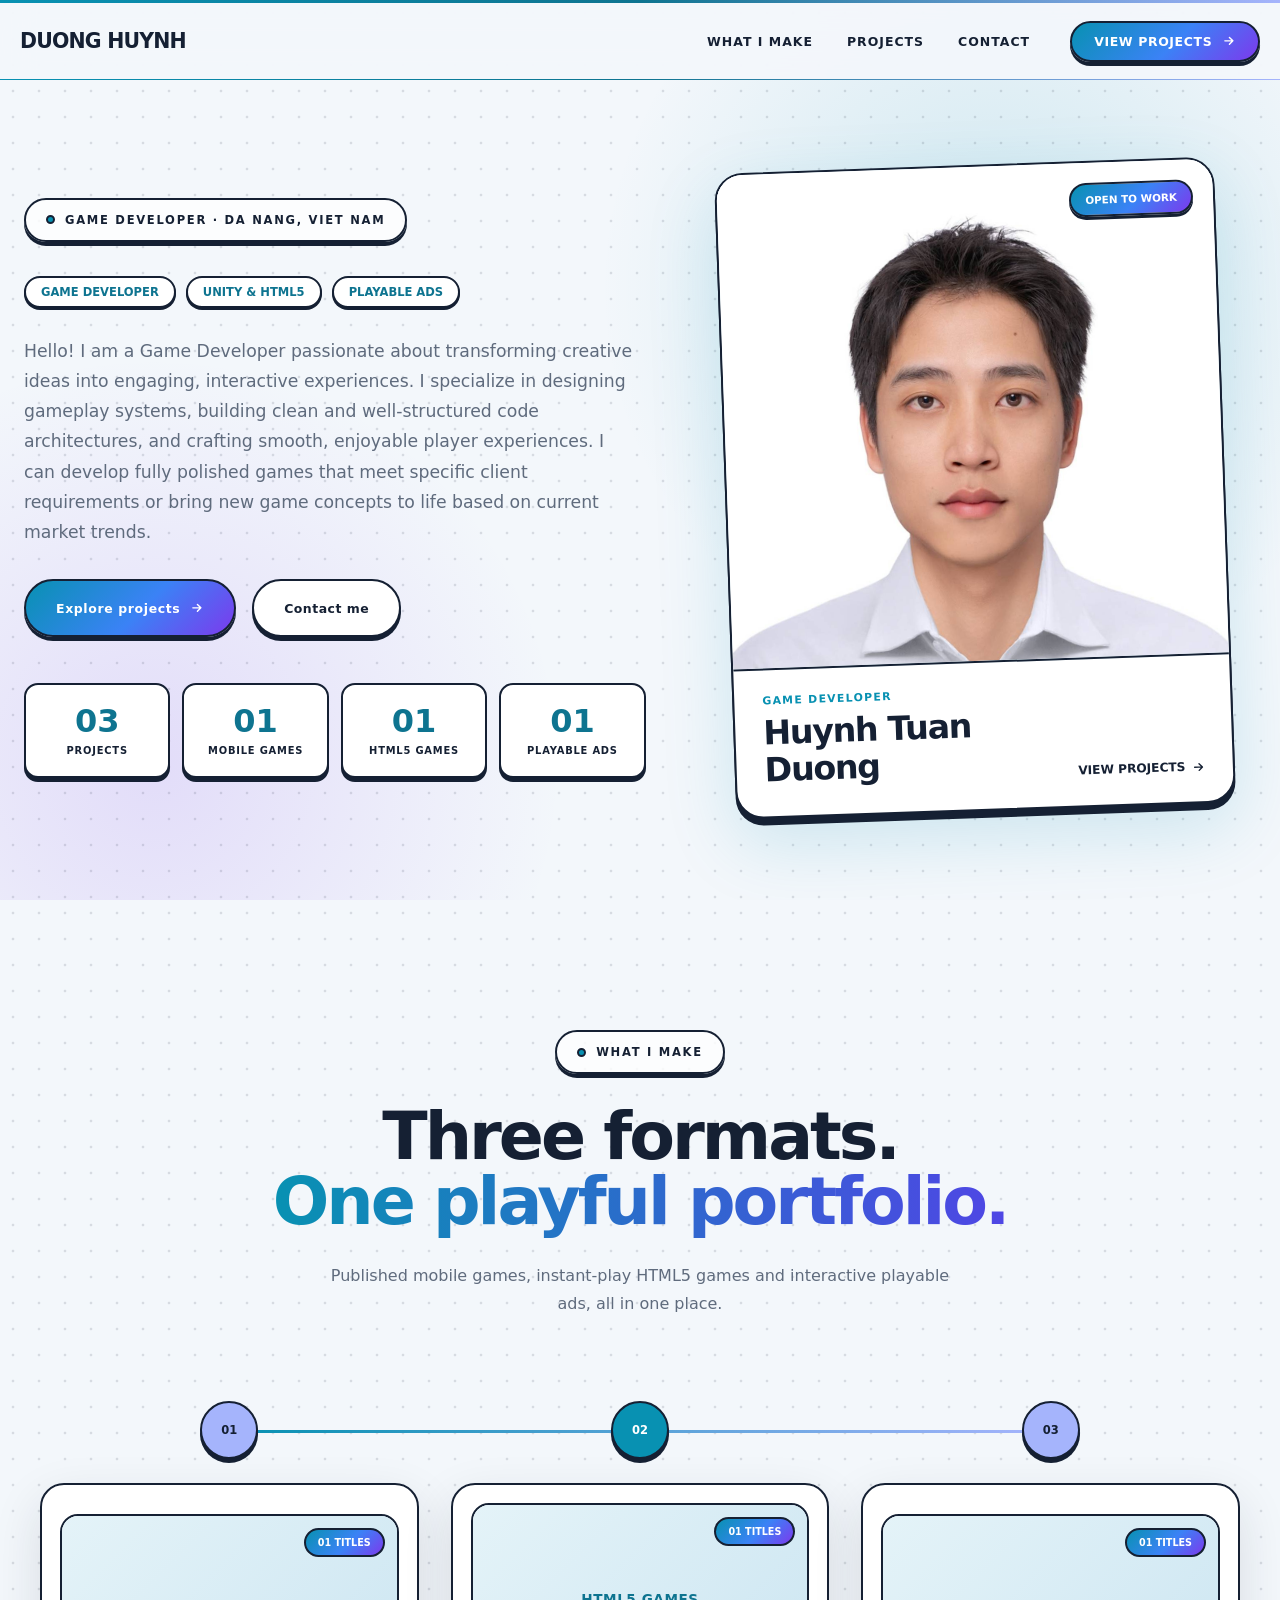
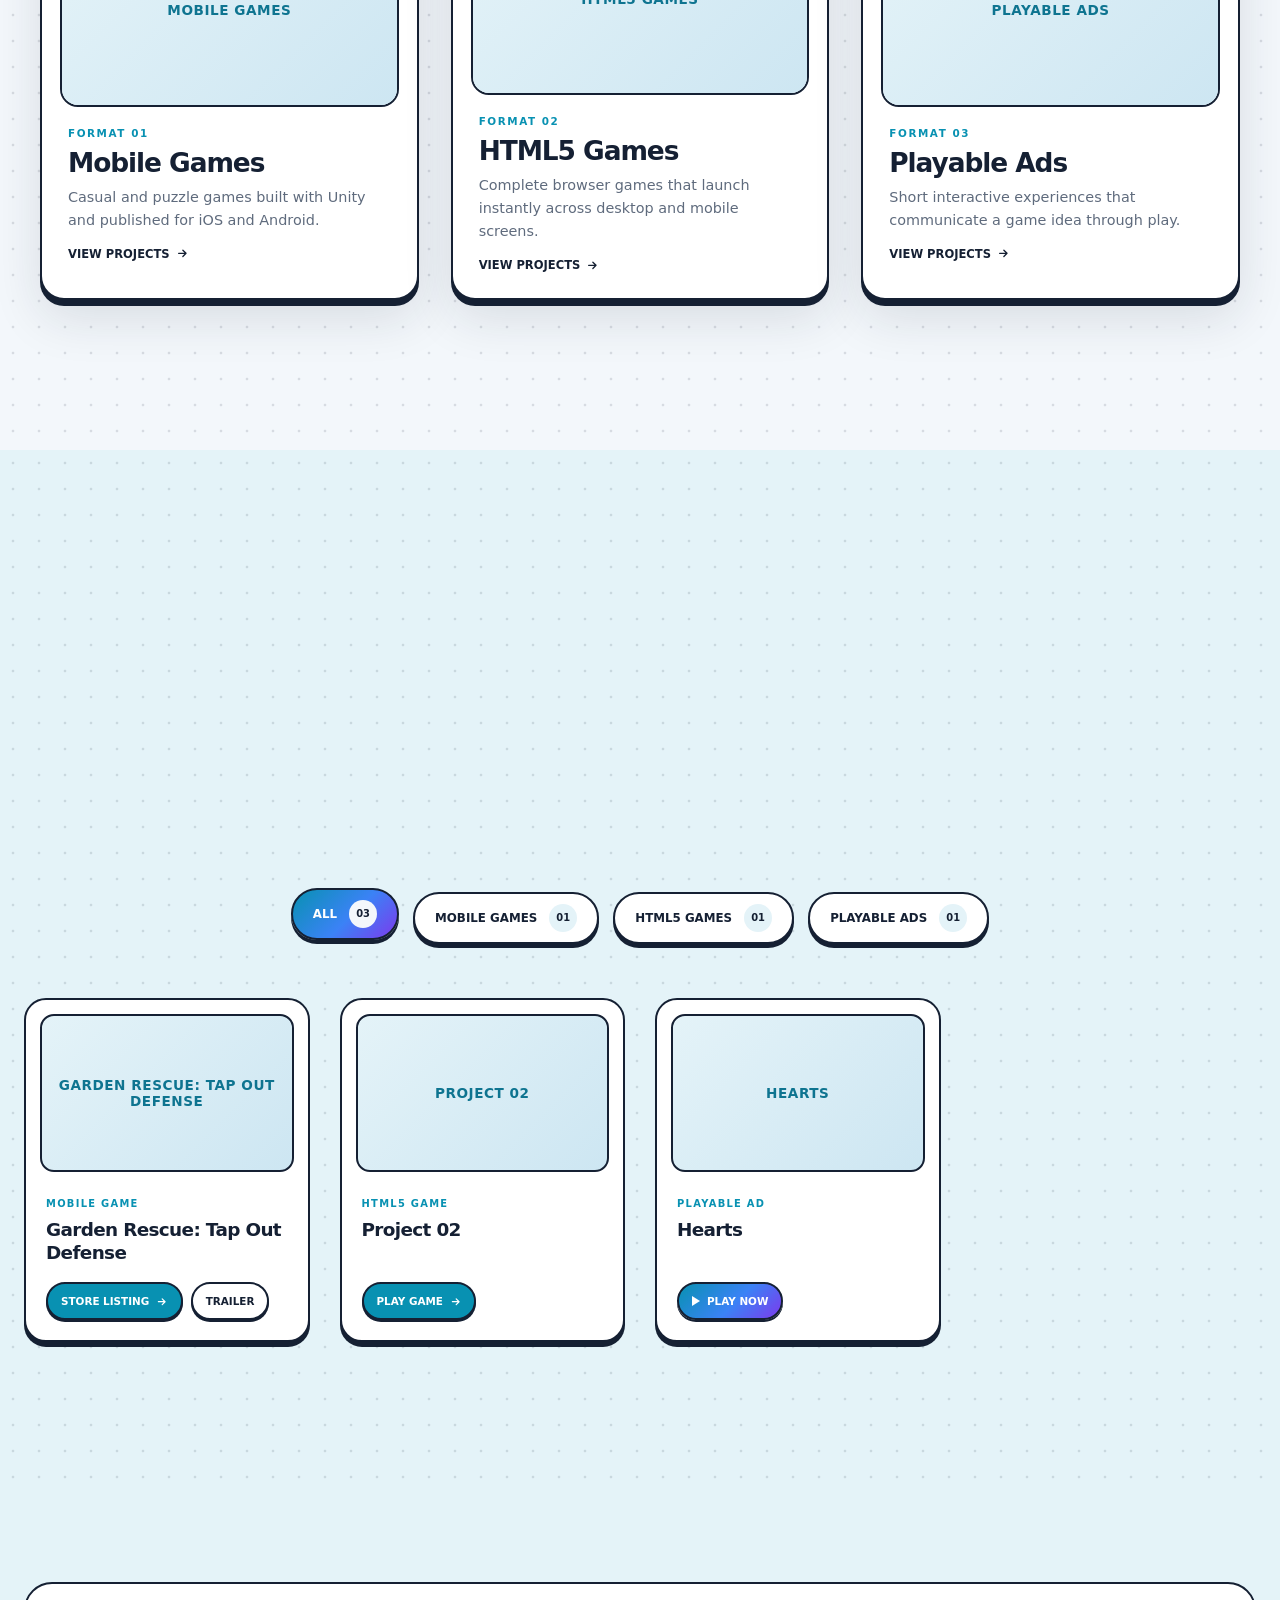
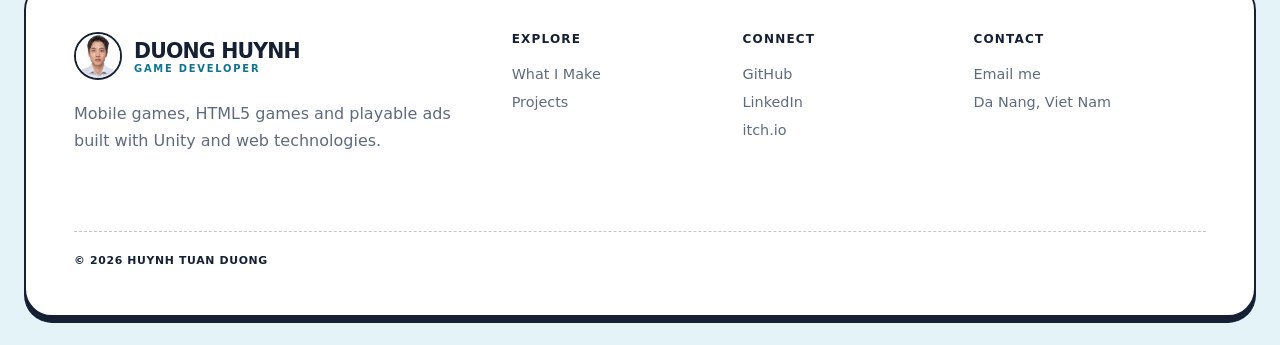
==== commit ab143580: "feat: push playable game" ====
--- a/game-developer-portfolio/index.html
+++ b/game-developer-portfolio/index.html
@@ -228,6 +228,30 @@
     </div>
   </div>
 
+  <!-- Game modal -->
+  <div class="modal game-modal" id="gameModal" aria-hidden="true">
+    <div class="modal__backdrop" data-close></div>
+    <div class="game-modal__window" role="dialog" aria-modal="true" aria-labelledby="gameTitle">
+      <div class="game-modal__bar">
+        <strong id="gameTitle">Game</strong>
+        <div class="game-modal__tools">
+          <button type="button" id="gameFullscreen" aria-label="Fullscreen">
+            <svg class="icon" viewBox="0 0 24 24" aria-hidden="true"><path d="M4 9V4h5M20 9V4h-5M4 15v5h5M20 15v5h-5" /></svg>
+          </button>
+          <a id="gameNewTab" href="#" target="_blank" rel="noopener" aria-label="Open in new tab">
+            <svg class="icon" viewBox="0 0 24 24" aria-hidden="true"><path d="M14 4h6v6M20 4l-9 9M18 14v6H4V6h6" /></svg>
+          </a>
+          <button type="button" data-close aria-label="Close">
+            <svg class="icon" viewBox="0 0 24 24" aria-hidden="true"><path d="M6 6l12 12M18 6L6 18" /></svg>
+          </button>
+        </div>
+      </div>
+      <div class="game-modal__stage">
+        <iframe id="gameFrame" title="Game" allow="autoplay; fullscreen; gamepad; accelerometer; gyroscope" allowfullscreen></iframe>
+      </div>
+    </div>
+  </div>
+
   <script src="js/main.js"></script>
 </body>
 </html>
--- a/game-developer-portfolio/css/style.css
+++ b/game-developer-portfolio/css/style.css
@@ -933,6 +933,19 @@
   color: var(--ink);
 }
 
+.game-actions .play-button {
+  background: var(--gradient);
+  color: #fff;
+}
+
+.game-actions .play-button::before {
+  content: "";
+  width: 0;
+  height: 0;
+  border-block: 5px solid transparent;
+  border-left: 8px solid currentColor;
+}
+
 .game-actions a:hover,
 .game-actions button:hover {
   box-shadow: 0 0 0 var(--ink);
@@ -1115,6 +1128,85 @@
   background: var(--paper);
   box-shadow: 0 3px 0 var(--ink);
   color: var(--ink);
+}
+
+/* ========== Game modal ========== */
+.game-modal__window {
+  position: relative;
+  width: min(1100px, 94vw, calc((88vh - 64px) * 16 / 9));
+  overflow: hidden;
+  border: 2.5px solid var(--ink);
+  border-radius: 20px;
+  background: var(--paper);
+  box-shadow: 0 6px 0 var(--ink);
+}
+
+.game-modal[data-orientation="portrait"] .game-modal__window {
+  width: min(94vw, calc((88vh - 64px) * 9 / 16));
+}
+
+.game-modal__bar {
+  display: flex;
+  align-items: center;
+  justify-content: space-between;
+  gap: 12px;
+  padding: 10px 12px 10px 18px;
+  border-bottom: 2.5px solid var(--ink);
+}
+
+.game-modal__bar strong {
+  overflow: hidden;
+  font-size: 0.95rem;
+  font-weight: 800;
+  text-overflow: ellipsis;
+  white-space: nowrap;
+}
+
+.game-modal__tools {
+  display: flex;
+  flex-shrink: 0;
+  gap: 8px;
+}
+
+.game-modal__tools a,
+.game-modal__tools button {
+  display: grid;
+  width: 38px;
+  height: 38px;
+  place-items: center;
+  border: 2px solid var(--ink);
+  border-radius: 50%;
+  background: var(--paper);
+  box-shadow: 0 2px 0 var(--ink);
+  color: var(--ink);
+  cursor: pointer;
+  transition: transform 0.16s ease, box-shadow 0.16s ease;
+}
+
+.game-modal__tools a:hover,
+.game-modal__tools button:hover {
+  box-shadow: 0 0 0 var(--ink);
+  transform: translateY(2px);
+}
+
+.game-modal__stage {
+  aspect-ratio: 16 / 9;
+  background: var(--ink);
+}
+
+.game-modal[data-orientation="portrait"] .game-modal__stage {
+  aspect-ratio: 9 / 16;
+}
+
+.game-modal__stage:fullscreen {
+  aspect-ratio: auto;
+}
+
+.game-modal__stage iframe {
+  display: block;
+  width: 100%;
+  height: 100%;
+  border: 0;
 }
 
 /* ========== Reveal on scroll ========== */
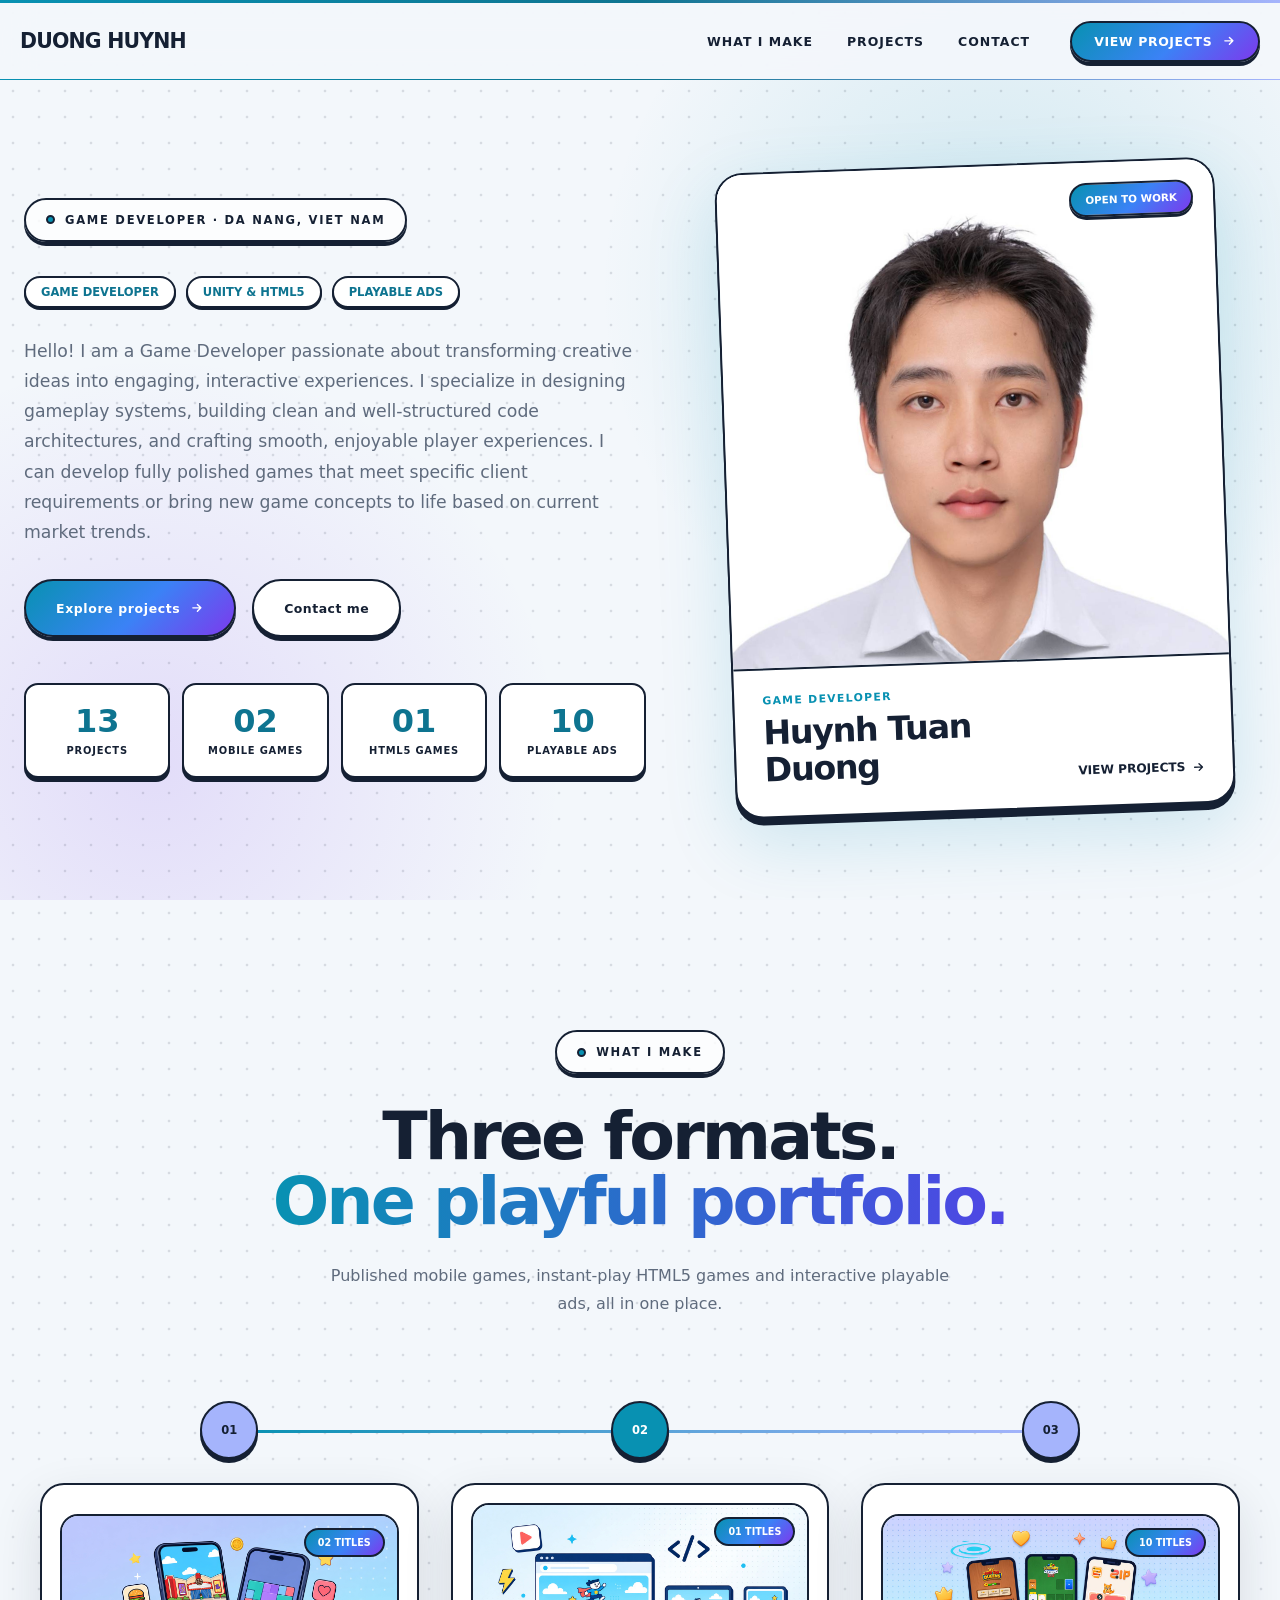
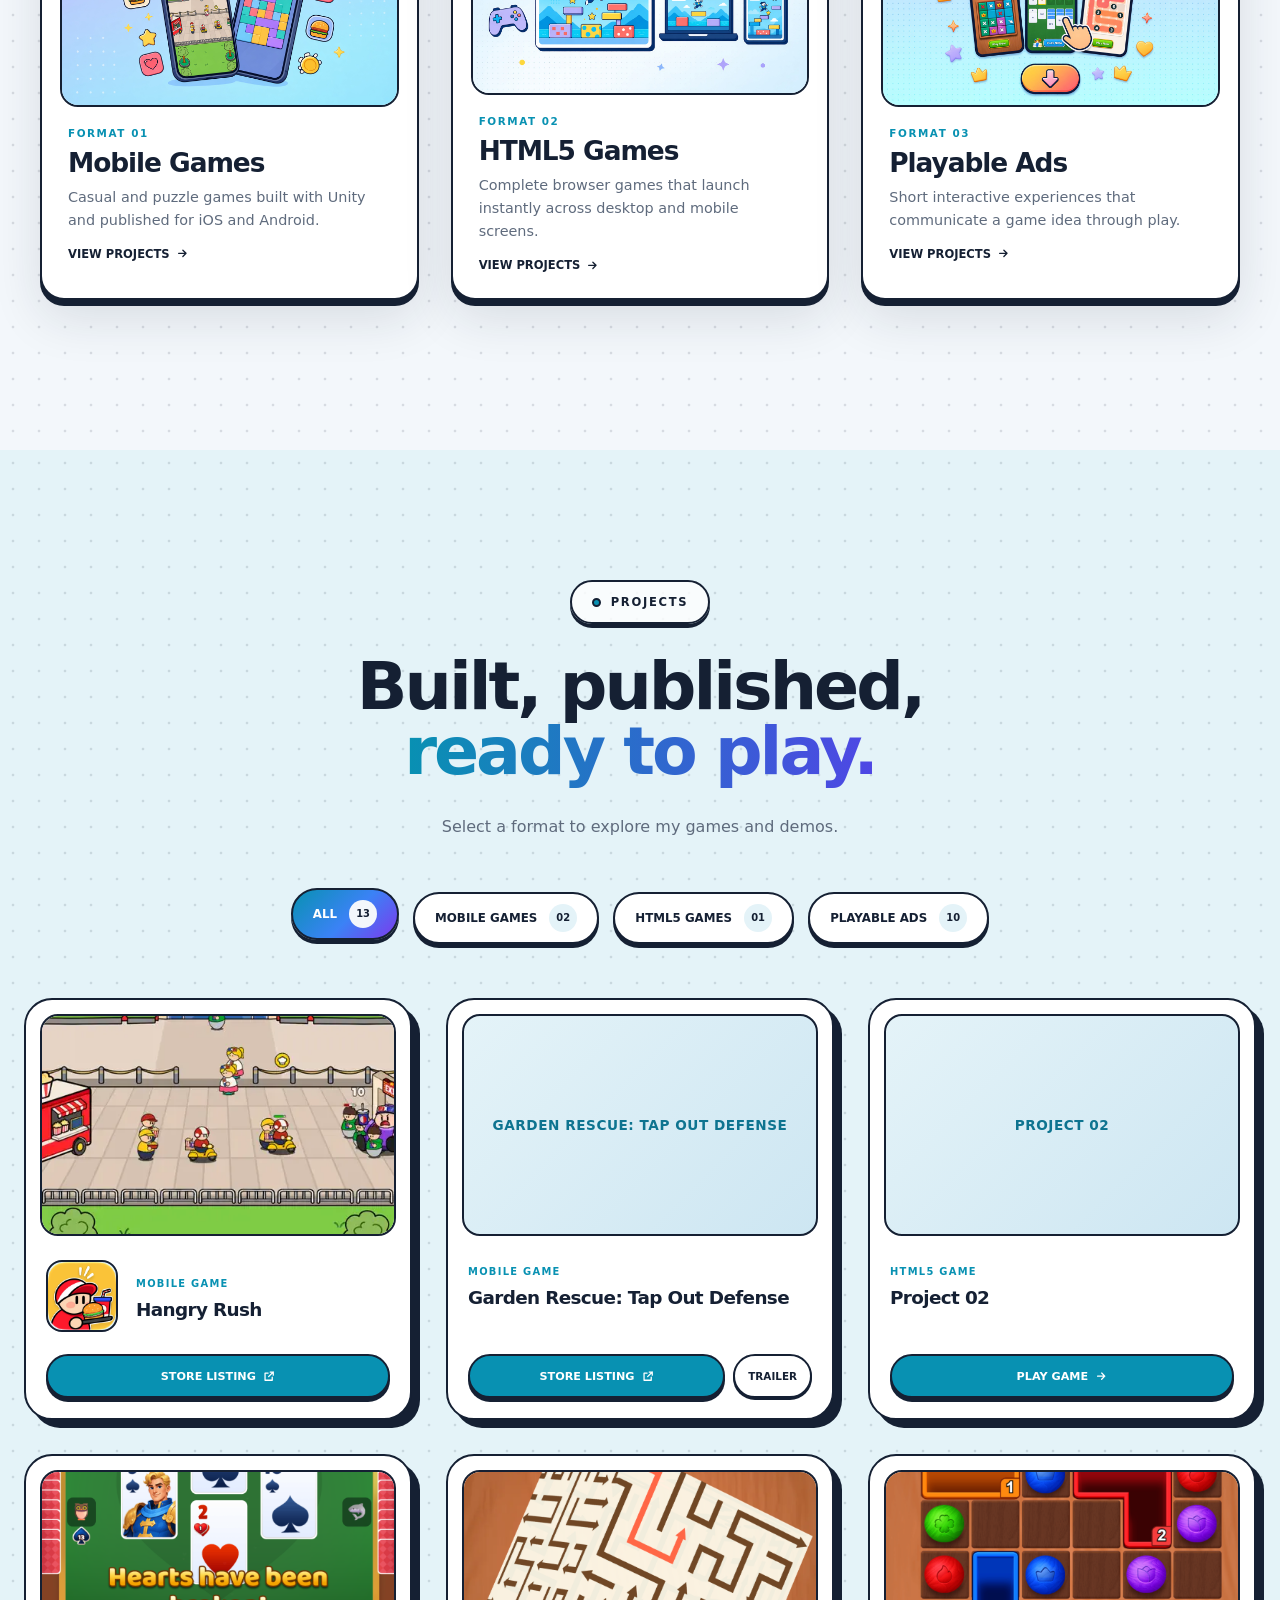
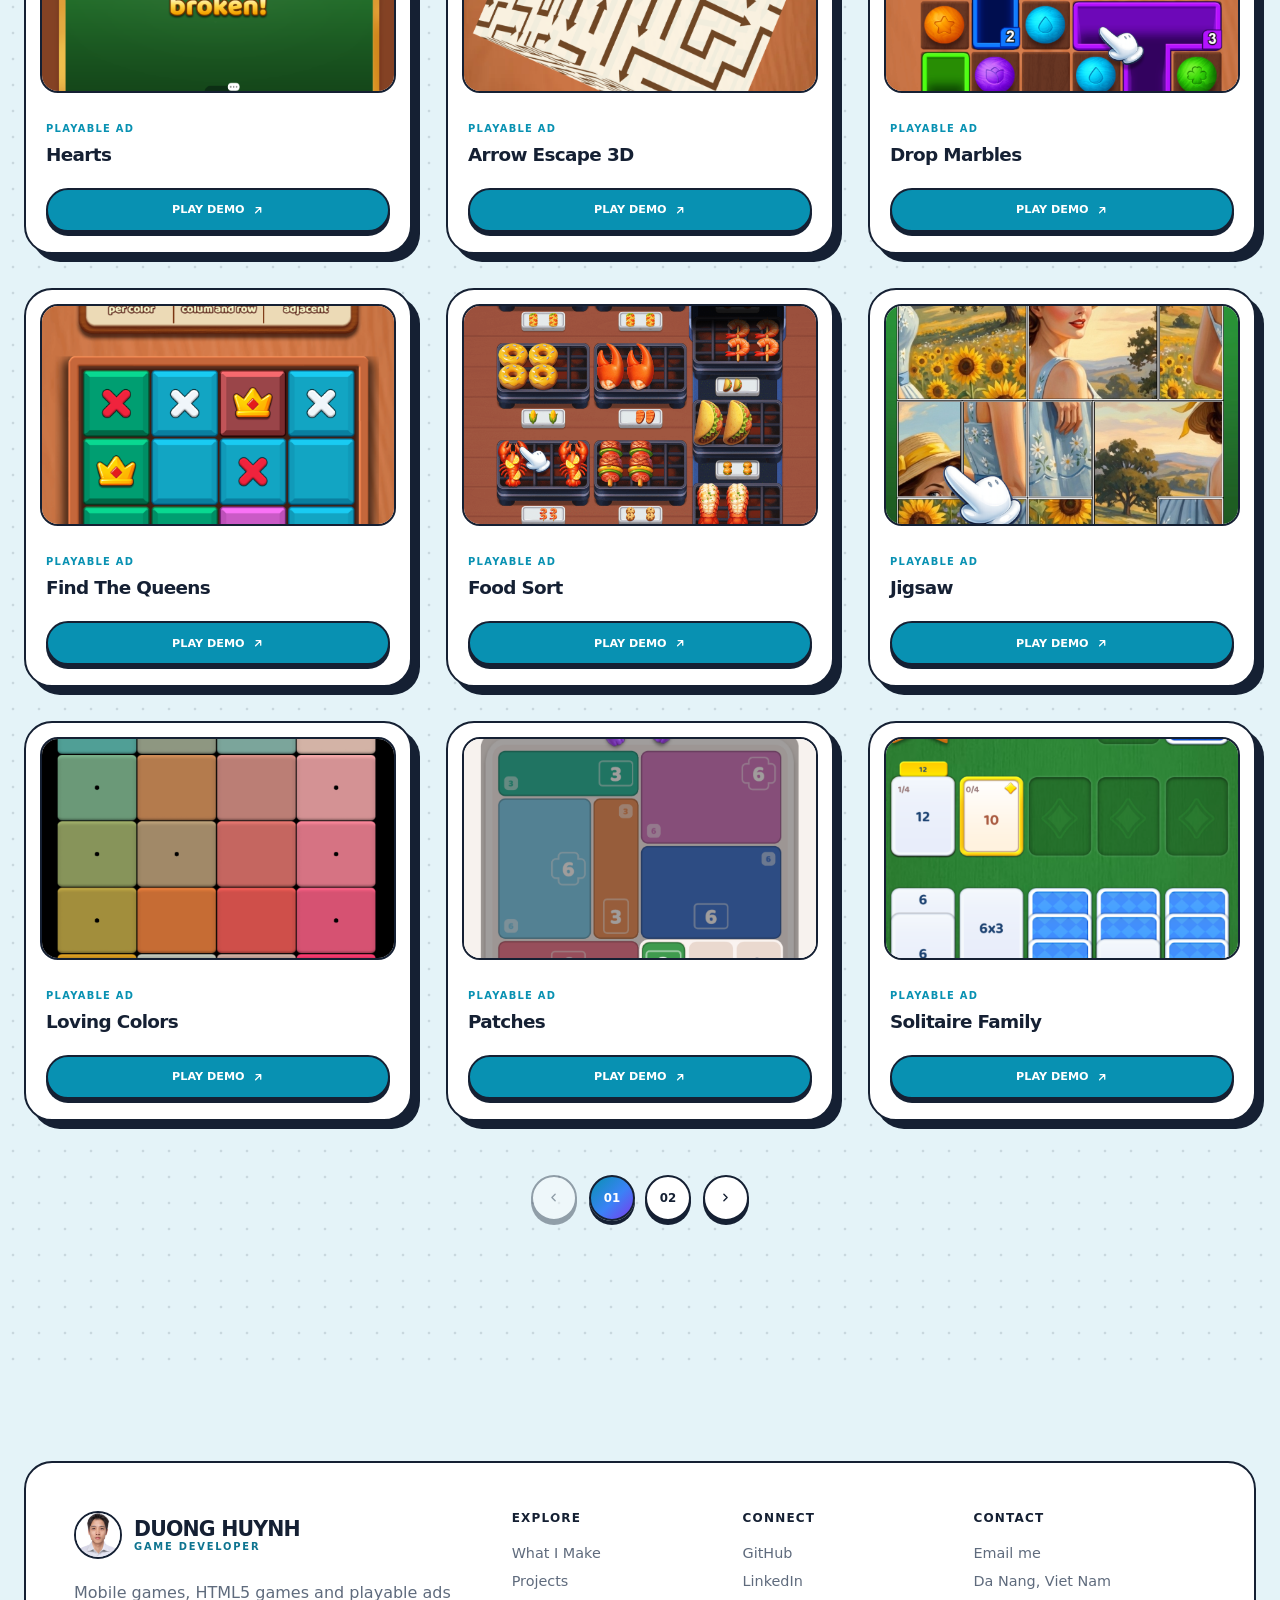
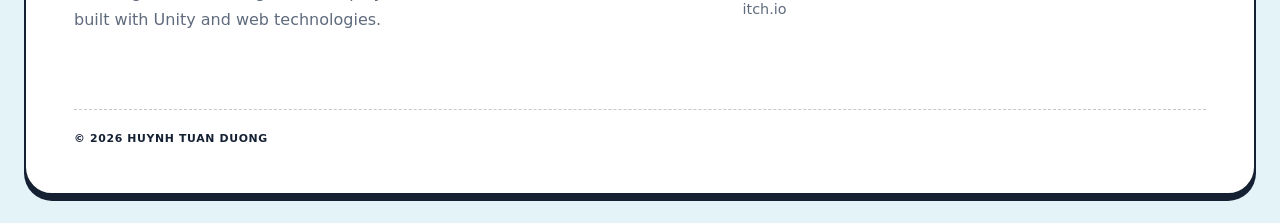
==== commit 344b45bd: "feat: add mobile game" ====
--- a/game-developer-portfolio/index.html
+++ b/game-developer-portfolio/index.html
@@ -109,7 +109,7 @@
           <article class="format-row reveal">
             <button class="format-card" type="button" data-select="mobile">
               <span class="format-art">
-                <span class="shimmer-image" data-fallback="Mobile Games"><img src="assets/images/garden-rescue.jpg" alt="Mobile game screenshot" loading="lazy" /></span>
+                <span class="shimmer-image" data-fallback="Mobile Games"><img src="assets/images/format-mobile.jpg" alt="Mobile games illustration" loading="lazy" /></span>
                 <small><b data-count-of="mobile">00</b> titles</small>
               </span>
               <span class="format-copy">
@@ -125,7 +125,7 @@
           <article class="format-row reveal">
             <button class="format-card" type="button" data-select="html5">
               <span class="format-art">
-                <span class="shimmer-image" data-fallback="HTML5 Games"><img src="assets/images/project-02.jpg" alt="HTML5 game screenshot" loading="lazy" /></span>
+                <span class="shimmer-image" data-fallback="HTML5 Games"><img src="assets/images/format-html5.jpg" alt="HTML5 games illustration" loading="lazy" /></span>
                 <small><b data-count-of="html5">00</b> titles</small>
               </span>
               <span class="format-copy">
@@ -141,7 +141,7 @@
           <article class="format-row reveal">
             <button class="format-card" type="button" data-select="playable">
               <span class="format-art">
-                <span class="shimmer-image" data-fallback="Playable Ads"><img src="assets/images/project-03.jpg" alt="Playable ad screenshot" loading="lazy" /></span>
+                <span class="shimmer-image" data-fallback="Playable Ads"><img src="assets/images/format-playable.jpg" alt="Playable ads illustration" loading="lazy" /></span>
                 <small><b data-count-of="playable">00</b> titles</small>
               </span>
               <span class="format-copy">
--- a/game-developer-portfolio/css/style.css
+++ b/game-developer-portfolio/css/style.css
@@ -817,8 +817,8 @@
 
 .game-grid {
   display: grid;
-  grid-template-columns: repeat(4, minmax(0, 1fr));
-  gap: 30px;
+  grid-template-columns: repeat(3, minmax(0, 1fr));
+  gap: 34px;
   align-items: stretch;
 }
 
@@ -831,17 +831,17 @@
   height: 100%;
   overflow: hidden;
   flex-direction: column;
-  border: 2px solid var(--ink);
-  border-radius: 22px;
-  background: var(--paper);
-  box-shadow: 0 5px 0 var(--ink);
+  border: 2.5px solid var(--ink);
+  border-radius: 28px;
+  background: var(--paper);
+  box-shadow: 8px 8px 0 var(--ink);
   transition: transform 0.19s ease, box-shadow 0.19s ease;
   animation: card-in 0.4s ease backwards;
 }
 
 .game-card:hover {
-  box-shadow: 0 3px 0 var(--ink);
-  transform: translateY(3px);
+  box-shadow: 4px 4px 0 var(--ink);
+  transform: translate(4px, 4px);
 }
 
 @keyframes card-in {
@@ -854,15 +854,15 @@
   aspect-ratio: 16 / 10;
   margin: 14px 14px 0;
   border: 2px solid var(--ink);
-  border-radius: 14px;
+  border-radius: 18px;
 }
 
 .game-card-body {
   display: grid;
   flex: 1;
   grid-template-rows: 1fr auto;
-  gap: 18px;
-  padding: 20px;
+  gap: 22px;
+  padding: 24px 20px 20px;
 }
 
 .game-card-body > div {
@@ -887,7 +887,8 @@
 }
 
 .game-card.has-logo .game-card-body {
-  grid-template-columns: 48px 1fr;
+  grid-template-columns: 72px 1fr;
+  column-gap: 18px;
   align-items: center;
 }
 
@@ -896,10 +897,10 @@
 }
 
 .game-logo {
-  width: 48px;
-  height: 48px;
-  border: 2px solid var(--ink);
-  border-radius: 10px;
+  width: 72px;
+  height: 72px;
+  border: 2px solid var(--ink);
+  border-radius: 16px;
 }
 
 .game-actions {
@@ -933,17 +934,14 @@
   color: var(--ink);
 }
 
+.game-actions a,
 .game-actions .play-button {
-  background: var(--gradient);
+  flex: 1 1 auto;
+  min-height: 44px;
+  background: var(--primary);
+  box-shadow: 0 4px 0 var(--ink);
   color: #fff;
-}
-
-.game-actions .play-button::before {
-  content: "";
-  width: 0;
-  height: 0;
-  border-block: 5px solid transparent;
-  border-left: 8px solid currentColor;
+  font-size: 0.7rem;
 }
 
 .game-actions a:hover,
@@ -1308,7 +1306,7 @@
   .catalog-pagination { margin-top: 40px; }
   .pagination-pages { display: none; }
   .pagination-status { display: block; }
-  .game-card { border-radius: 20px; }
+  .game-card { border-radius: 22px; box-shadow: 6px 6px 0 var(--ink); }
   .game-cover { aspect-ratio: 16 / 9; }
   .site-footer { padding-top: 55px; }
   .footer-card { grid-template-columns: 1fr; gap: 34px; padding: 30px 24px; border-radius: 22px; box-shadow: 0 4px 0 var(--ink); }
